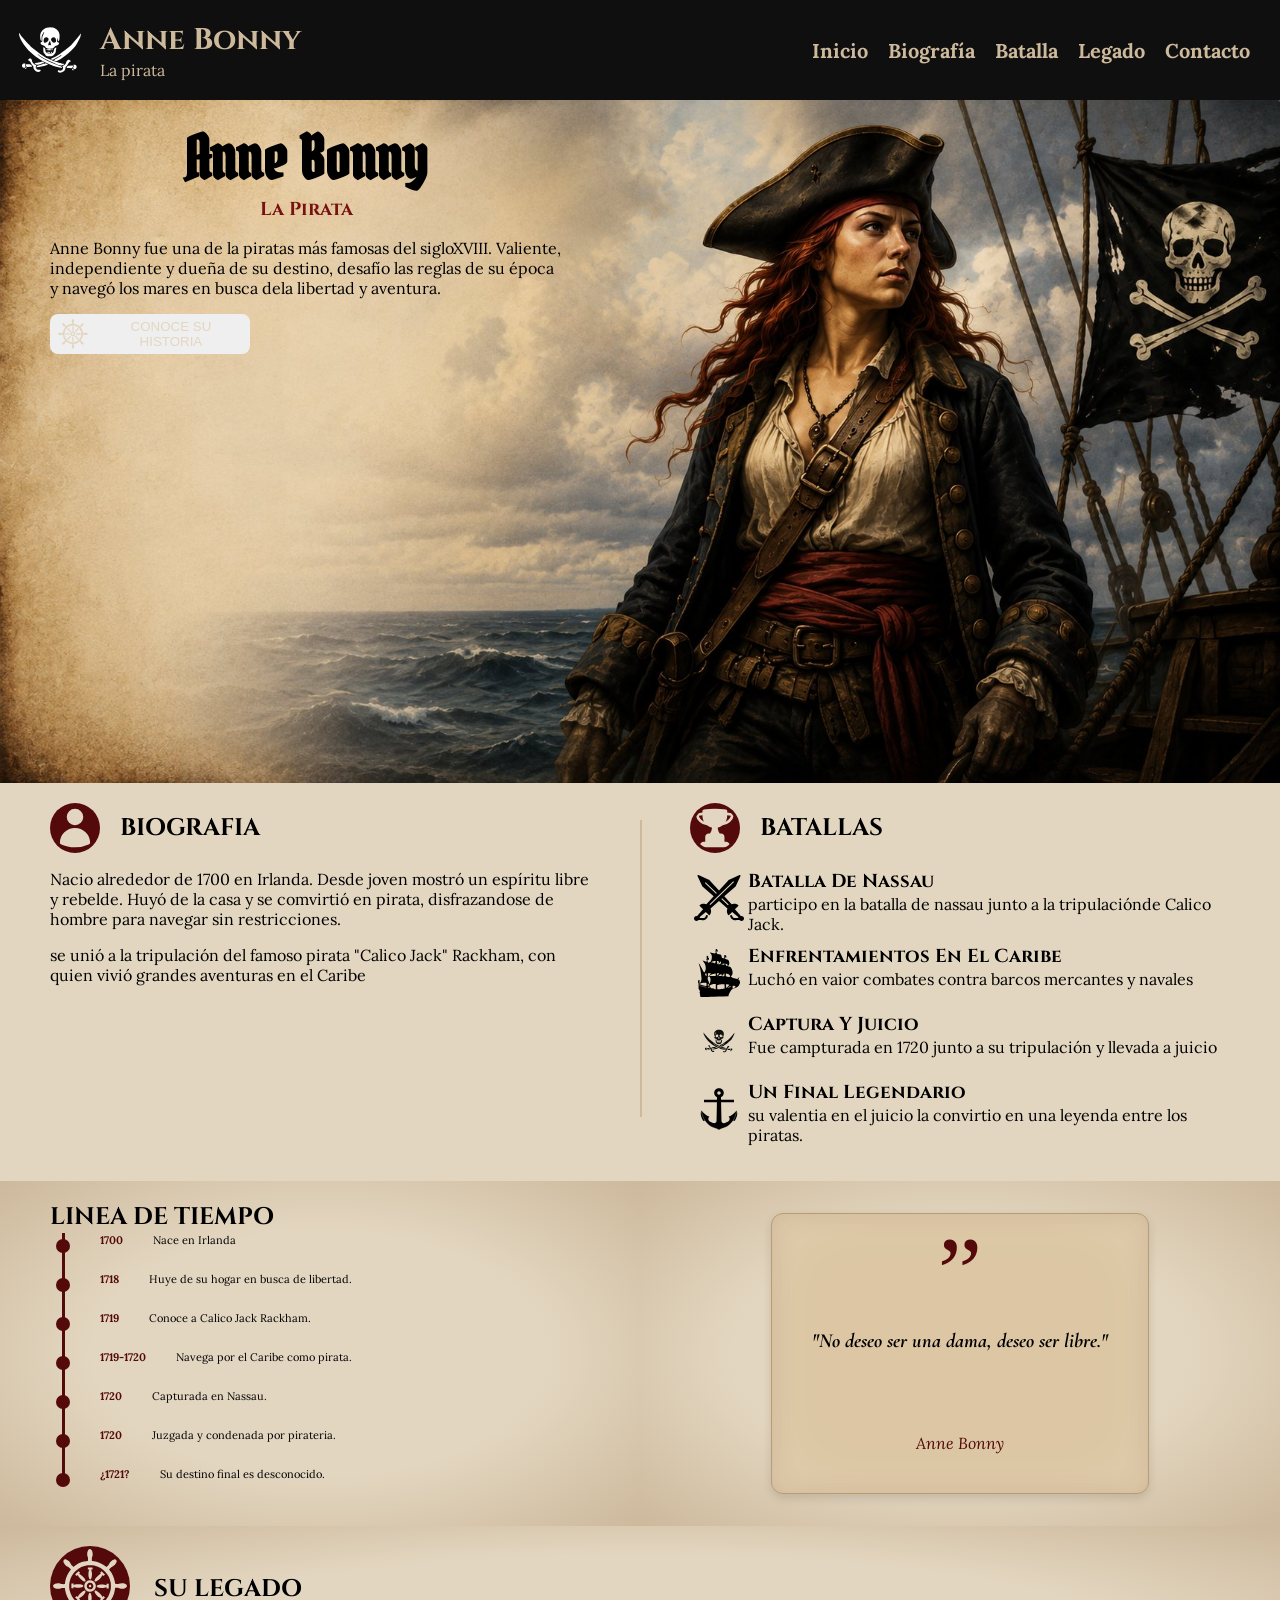
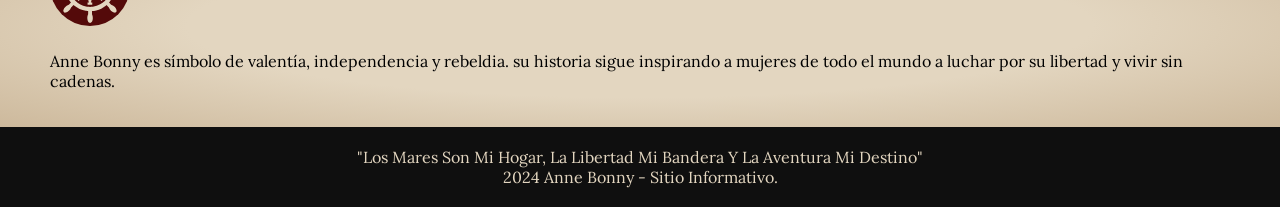
==== index.html @ c8e226cf "Publica sitio de Anne Bonny y documentación Lighthouse Co-authored-by: Copilot <223556219+Copilot@us" ====
<!DOCTYPE html>
<html lang="es">

<head>
    <meta charset="UTF-8">
    <meta name="viewport" content="width=device-width, initial-scale=1.0">
    <!-- Descripcion para buscadores y resultados de SEO. -->
    <meta name="description"
        content="Conoce la vida, las batallas y el legado de Anne Bonny, una de las piratas más famosas del siglo XVIII.">

    <!-- La imagen JPEG optimizada es el elemento principal y se solicita con prioridad alta. -->
    <link rel="preload" as="image" href="img/annebonny.jpg" fetchpriority="high">
    <link rel="preload" href="css/styles.css" as="style">
    <link rel="stylesheet" href="css/styles.css">

    <link rel="preconnect" href="https://fonts.googleapis.com">
    <link rel="preconnect" href="https://fonts.gstatic.com" crossorigin>

    <!-- Carga las fuentes despues del render inicial para no bloquear la pagina. -->
    <link
        href="https://fonts.googleapis.com/css2?family=Cinzel:wght@400;600;700&family=Cormorant+Garamond:ital,wght@0,400;1,400;1,600&family=Lora:wght@400;500;600&family=Pirata+One&display=swap"
        rel="stylesheet" media="print" onload="this.media='all'">
    <noscript>
        <link
            href="https://fonts.googleapis.com/css2?family=Cinzel:wght@400;600;700&family=Cormorant+Garamond:ital,wght@0,400;1,400;1,600&family=Lora:wght@400;500;600&family=Pirata+One&display=swap"
            rel="stylesheet">
    </noscript>

    <title>Anne Bonny: biografía y legado</title>
</head>

<body>
    <header>

        <svg xmlns="http://www.w3.org/2000/svg" xmlns:svg="http://www.w3.org/2000/svg" id="svg557"
            viewBox="0 0 744.09 496.06" fill="currentColor" version="1.0" y="0" x="0" class="jolly-roger">
            <g id="g790" transform="translate(11.735 27.521)">
                <path id="selection_to_path"
                    d="m297 155c3-9 0-25 1-35 1-6 5-12 8-18 2-6 5-14 12-16-2 6-3 6-5 11l-3 11c-2 5-5 7-6 12-2 7-1 24-1 32 0 2 0 5-2 7-3 4-12 1-11 11 0 1 0 3 1 4 4 9 20 12 28 16 8 5 6 10 14 15 8 6 29 6 39 5 3-1 8-1 11-3 8-3 9-11 17-16 6-3 19-5 25-14 1-1 2-3 2-4 3-11-10-7-13-14-2-5 1-21 2-26l3 3v9l1 10c11-2 10-15 11-24 2-24 2-39-15-58-10-10-23-18-37-20h-9l-7-1-8 1c-13 1-22 1-33 7-8 4-13 9-19 16-15 16-18 36-15 57 1 8 3 17 9 22zm33-30c14-1 24 9 19 23-4 9-13 16-23 18-9 1-13-5-13-13 0-13 2-24 17-28zm56 0c12 0 18 10 19 21 0 3 1 6 1 8-1 7-8 12-15 13-11 0-24-17-23-27 2-9 10-13 18-15zm-18 61l-11-2-9 3c-1-7 2-17 5-24 1-2 3-6 5-7 4-1 5 4 5 6 2 8 5 16 5 24z" />
                <path id="selection_to_path#1"
                    d="m407 202c-3 1-7 1-10 3-10 7-5 24-14 35-4 5-13 7-20 7-13 0-29-1-35-14-5-9 2-18-9-29-2-1-5-4-7-4-3 0-2 4-2 6l1 20c0 15 4 15 11 24 4 6 7 12 14 15 9 3 19 3 28 2 7 0 11 1 18-3s19-20 21-28l1-14c2-10 3-8 3-20z" />
                <path id="path719"
                    d="m590 98c-15 21-31.26 38.79-49 60l-24 27c-20 19-70 56-93 71-13 9-27 16-41 22l-18.26 8.84c3 3 8.58 4.64 13.63 7 3 0 13.63-5.84 16.63-7.84l32-18c6-4 12-9 19-10-3 7-10 11-17 15l-19 11s-19.95 11.37-22.68 13.26c5.47 2.16 13.68 4.64 18.89 6.74 5 0 11.79-5 15.79-7 11-6 25-15 36-23l18-12c14-11 28-23 41-36 10-9 20-18 28-29 11-13 18-28 26-43 9-14 12-23 17-38 1-5 4-13 2-18z" />
                <path id="path725"
                    d="m131 93c-3 11 1 24 5 34 9 24 24 45 39 65 9 13 24 29 35 40l12 10 26 23c21 16 60 40 84 51l32 14s13 5 13 5c15 6 30 10 46 13 9 2 19 5 28 5-3-11-9-10-18-13l-33-13c-46-19-97-38-133-74 7 0 12 6 17 10 7 5 16 11 24 16 22 13 72 36 97 45 10 4 27 11 37 11 8 1 19-4 25-8-4-4-8-3-14-4 0 0-31-9-31-9-27-7-53-17-78-30l-14-6-19-12-23-15-24-19-41-32s-38-39-38-39l-19-22-20-22-15-24z" />
                <path id="path731"
                    d="m452 340c2 4 6 10 6 15 0 11-13 21-23 20-4-1-13-6-16 0-1 2-1 4 0 5 0 4 5 6 9 8 11 3 23-1 32-7 7-4 12-11 14-19l2-13c1-4 5-5 10-12 6-8 12-22 20-28 3-2 6-3 10-4-2-3-4-5-6-8-2-1-4-3-6-3-3-1-7-1-10 1-14 7-11 20-19 30-6 8-13 12-23 15z" />
                <path id="path737"
                    d="m484 353c7 3 13 2 20 2l15 1c7 0 9-4 12-10 1-2 2-6 0-8s-6-2-9-2l-17 1c-3 0-8 0-11 1-5 3-9 10-10 15z" />
                <path id="path743" d="m538 367c-5-2-8-4-11-8-1 1-2 1-3 2-1 5 12 17 14 6z" />
                <path id="path744" d="m531 333l8 5c-2 4-7 12-6 17 1 10 15 10 21 4 7-8 7-20-3-26-6-3-13-2-20 0z" />
                <path id="selection_to_path#5" d="m172 361l1 1c8-2 13-5 14-13-6 1-12 7-15 12z" />
                <path id="selection_to_path#4"
                    d="m179 324c-3-2-6-3-10-3-3 0-6 0-9 1-10 4-11 20-3 27 4 4 14 6 18 1 4-4 3-9 1-14-1-3-3-7-1-9 1-2 3-2 4-3z" />
                <path id="selection_to_path#3"
                    d="m178 328c1 3 6 15 8 17 3 2 6 2 9 2l18-1h13c0-3 0-6-1-8-3-8-14-12-22-12 0 0-9 1-9 1-6 0-11-1-16 1z" />
                <path id="selection_to_path#2"
                    d="m197 296c19 5 19 21 27 32 3 4 11 10 12 14 1 3 0 4 1 11 2 9 8 18 16 23 9 6 17 10 28 7 6-2 12-6 9-13s-14 0-21-2c-7-3-15-13-15-21l4-14c-11-4-24-13-29-24-3-7-3-17-8-22-9-7-21-1-24 9z" />
                <path id="path758"
                    d="m245 319c3 4 5 5 9 7 14 8 23 2 37-1 0 0 29-9 29-9-3.84-2.58-12.42-7.95-16-10l-19 5-40 8z" />
                <path id="path759"
                    d="m259 348c26 0 50-8 75-14 0 0 11-5.21 14.68-5.21-3.47-2.53-17.63-7.63-19.84-9.63-3 0.89-14.84 4.84-18.84 5.84l-25 7-12 3c-7 3-12 4-14 13z" />
                <path id="selection_to_path#8"
                    d="m336 233c0 2.5 0.25 5.54 1.25 7.04s4.75 1.63 5.75 0.96c0.81-0.82-0.75-4.75-1.62-5.88-0.88-1.12-2.38-1.62-5.38-2.12z" />
                <path id="selection_to_path#7" d="m344 234l1 5c0 1 1 3 2 4 4 2 6-8 3-9-2-1-4 0-6 0z" />
                <path id="selection_to_path#6"
                    d="m356 235c-3 2-3.09 5.72-1.96 7.6 1.12 1.87 3.46 1.9 4.96 1.4 1-0.5 2.5-3 2.62-5.25 0.13-2.25-1.12-4.25-5.62-3.75z" />
                <path id="path784" d="m345 222c2.7 1.4 7.17-0.09 7.17-0.09l-0.17-5.91c-1-4-4-5-6-3-1 2-1 7-1 9z" />
                <path id="path785"
                    d="m360 212c-1 0-4.13-0.52-5.13 0.48-1.96 1.96-2.87 8.52 0.13 10.52 1.87 0.48 5 0.91 6-3.09v-2.91s-0.04-3.26-1-5z" />
                <path id="path786" d="m370 244c0.91 0.4 2-1 3-2 7-7-7.56-12.61-5-2 0 0 0.95 3.83 2 4z" />
                <path id="path787" d="m341.74 211c-1-0.35-2.74 0-3.74 0-7.78 3.52 2 17 5 8v-3s-0.56-4.65-1.26-5z" />
                <path id="path788"
                    d="m364 212s-1.7 10.13-1 11c1.31 0.7 5.34 0.52 6.83-0.52 0-3 0.18-6.51-0.42-8.34-0.61-1.83-1.91-1.64-5.41-2.14z" />
                <path id="path789"
                    d="m373.56 210.83l-0.56 5.17c0 3 0.65 8.83 4.65 5.83 0.5-0.5 1.85-6.45 1.3-9.17-1.03-1.45-2.91-1.6-5.39-1.83z" />
            </g>

        </svg>
        <div>
            <h1>Anne Bonny</h1>
            <p>La pirata</p>
        </div>
        <nav>
            <a href="#inicio">Inicio</a>
            <a href="#biografia">Biografía</a>
            <a href="#logros">Batalla</a>
            <a href="#legado">Legado</a>
            <a href="contacto.html" target="_blank">Contacto</a>
        </nav>

    </header>
    <main>
        <!-- Presentacion -->
        <section id="presentacion">
            <div class="principal-texto">
                <h2>Anne Bonny</h2>
                <h3> La Pirata </h3>
                <p>Anne Bonny fue una de la piratas más famosas del sigloXVIII. Valiente, independiente y dueña de su
                    destino, desafío las reglas de su época y navegó los mares en busca dela libertad y aventura.</p>

                <button id="historia">
                    <svg version="1.0" xmlns="http://www.w3.org/2000/svg" fill="currentColor"
                        viewBox="0 0 1280.000000 1280.000000" preserveAspectRatio="xMidYMid meet">
                        <metadata>
                            Created by potrace 1.15, written by Peter Selinger 2001-2017
                        </metadata>
                        <g transform="translate(0.000000,1280.000000) scale(0.100000,-0.100000)" stroke="none">
                            <path d="M6300 12784 c-106 -39 -196 -130 -265 -269 -160 -326 -166 -797 -14
-1134 l29 -64 0 -288 c0 -241 -2 -289 -14 -289 -113 0 -509 -65 -717 -119
-599 -153 -1161 -435 -1648 -825 l-129 -104 -203 204 c-198 199 -203 205 -230
278 -129 355 -485 699 -844 818 -99 32 -239 32 -310 0 -57 -27 -88 -53 -120
-102 -122 -193 17 -583 315 -880 145 -146 303 -250 485 -320 54 -20 82 -44
266 -228 l207 -205 -87 -107 c-471 -584 -785 -1279 -911 -2014 -26 -152 -50
-344 -50 -397 0 -18 -12 -19 -286 -19 -269 0 -289 1 -319 20 -49 30 -161 70
-257 91 -484 106 -1022 -39 -1166 -315 -22 -42 -26 -64 -26 -126 0 -98 26
-154 114 -241 257 -255 882 -316 1299 -128 l64 29 288 0 c269 0 289 -1 289
-17 1 -48 23 -225 46 -363 119 -721 429 -1413 892 -1991 l110 -137 -207 -204
c-195 -195 -209 -206 -271 -228 -349 -121 -703 -486 -822 -845 -32 -99 -32
-239 0 -310 64 -139 198 -191 390 -150 376 79 755 423 911 827 25 63 40 81
230 272 l203 204 108 -86 c584 -472 1279 -787 2014 -912 152 -26 344 -50 397
-50 18 0 19 -12 19 -286 0 -269 -1 -289 -20 -319 -30 -49 -70 -161 -91 -257
-106 -484 39 -1022 315 -1166 42 -22 64 -26 126 -26 98 0 154 26 241 114 255
257 316 882 128 1299 l-29 64 0 288 c0 241 2 289 14 289 113 0 509 65 717 119
599 153 1161 435 1648 825 l129 104 203 -204 c198 -199 203 -205 230 -278 129
-355 485 -699 844 -818 99 -32 239 -32 310 0 57 27 88 53 120 102 122 193 -17
583 -315 880 -145 146 -303 250 -485 320 -54 20 -82 44 -266 228 l-207 205 87
107 c471 584 785 1279 911 2014 26 152 50 344 50 397 0 18 12 19 286 19 269 0
289 -1 319 -20 49 -30 161 -70 257 -91 484 -106 1022 39 1166 315 22 42 26 64
26 126 0 98 -26 154 -114 241 -257 255 -882 316 -1299 128 l-64 -29 -288 0
c-269 0 -289 1 -289 18 -1 47 -23 224 -46 362 -119 721 -429 1413 -892 1991
l-110 137 207 204 c195 195 209 206 271 228 349 121 703 486 822 845 32 99 32
239 0 310 -64 139 -198 191 -390 150 -376 -79 -755 -423 -911 -827 -25 -63
-40 -81 -230 -272 l-203 -204 -108 86 c-584 472 -1279 787 -2014 912 -152 26
-344 50 -397 50 -18 0 -19 12 -19 286 0 269 1 289 20 319 30 49 70 161 91 257
106 484 -41 1026 -315 1165 -65 33 -153 40 -216 17z m565 -2813 c180 -25 269
-41 424 -80 1343 -337 2396 -1443 2665 -2801 53 -266 60 -352 60 -705 0 -292
-2 -347 -22 -480 -72 -471 -207 -877 -420 -1257 -340 -608 -812 -1080 -1420
-1420 -380 -213 -786 -348 -1257 -420 -133 -20 -188 -22 -480 -22 -353 0 -439
7 -705 60 -1366 271 -2468 1326 -2805 2684 -74 298 -100 525 -100 865 1 297
14 439 66 695 306 1529 1578 2705 3119 2884 201 23 215 24 480 20 174 -2 289
-9 395 -23z" />
                            <path d="M6030 9428 l0 -193 130 2 c71 1 130 1 130 0 0 -2 -16 -35 -35 -74
-43 -87 -90 -266 -110 -419 -19 -148 -19 -444 0 -601 29 -234 99 -450 175
-536 70 -80 137 -89 204 -27 148 137 246 587 217 1000 -20 291 -65 474 -159
652 -2 4 55 6 127 5 l131 -2 0 193 0 192 -405 0 -405 0 0 -192z" />
                            <path d="M4127 8672 l-297 -297 133 -133 133 -133 93 96 c52 52 95 94 96 93 1
-2 10 -25 19 -53 29 -79 118 -232 199 -340 239 -319 590 -612 848 -706 70 -26
95 -30 152 -27 57 3 71 8 94 31 23 23 28 37 31 94 6 111 -56 257 -191 448
-226 320 -624 658 -882 751 -27 9 -51 18 -53 19 -1 1 41 44 93 96 l95 94 -132
132 -133 133 -298 -298z" />
                            <path d="M8265 8840 l-130 -130 93 -93 c50 -51 92 -96 92 -100 0 -4 -6 -7 -13
-7 -26 0 -212 -97 -296 -154 -136 -93 -218 -162 -351 -295 -147 -147 -222
-237 -314 -377 -76 -118 -119 -204 -141 -289 -19 -76 -19 -118 1 -161 55 -115
259 -76 519 99 337 227 661 595 791 900 l29 67 95 -95 95 -95 130 130 130 130
-295 298 c-162 165 -297 300 -300 300 -3 1 -64 -56 -135 -128z" />
                            <path d="M6270 7383 c-402 -67 -724 -356 -830 -748 -33 -122 -38 -310 -11
-441 90 -436 446 -758 888 -803 378 -39 741 144 950 477 182 291 196 665 37
973 -177 343 -522 552 -901 548 -59 -1 -119 -4 -133 -6z m275 -438 c143 -38
285 -143 358 -266 134 -227 98 -505 -89 -693 -111 -110 -252 -169 -405 -169
-158 1 -280 53 -399 173 -146 146 -201 333 -155 529 47 199 224 377 421 425
79 19 197 19 269 1z" />
                            <path d="M6346 6593 c-47 -13 -97 -57 -122 -109 -107 -219 164 -417 336 -244
98 97 85 245 -28 324 -35 25 -54 31 -105 32 -34 2 -71 0 -81 -3z" />
                            <path d="M3180 6415 l0 -405 193 0 192 0 -2 125 c-1 69 2 125 7 125 4 0 34
-13 66 -29 115 -57 308 -102 519 -121 376 -34 818 37 1005 162 239 159 38 347
-454 425 -157 25 -547 25 -698 0 -147 -25 -275 -61 -365 -102 -42 -19 -78 -35
-80 -35 -2 0 -3 57 -2 128 l1 127 -191 3 -191 2 0 -405z" />
                            <path d="M9260 6640 l0 -130 -42 21 c-172 88 -381 129 -689 136 -227 6 -346
-3 -519 -38 -318 -63 -496 -191 -437 -314 61 -127 339 -224 733 -255 315 -25
700 31 893 129 l61 31 0 -130 0 -130 190 0 190 0 0 405 0 405 -190 0 -190 0 0
-130z" />
                            <path d="M5400 5594 c-274 -73 -704 -435 -956 -805 -57 -84 -154 -270 -154
-296 0 -7 -3 -13 -7 -13 -4 0 -49 42 -100 92 l-93 93 -132 -132 c-73 -73 -130
-134 -127 -135 3 -2 138 -136 302 -298 l297 -295 130 130 130 130 -97 97 c-82
83 -94 98 -77 104 392 128 962 692 1093 1082 24 72 27 161 6 201 -29 57 -108
74 -215 45z" />
                            <path d="M7253 5590 c-84 -51 -84 -153 2 -336 77 -166 201 -333 388 -522 124
-126 205 -196 335 -289 85 -61 272 -163 322 -176 24 -6 20 -11 -70 -102 l-95
-95 133 -133 132 -132 297 298 298 297 -132 132 -133 133 -95 -95 c-91 -90
-96 -94 -102 -70 -13 50 -115 237 -176 322 -93 130 -163 211 -289 335 -189
187 -356 311 -522 388 -145 68 -234 81 -293 45z" />
                            <path d="M6345 5231 c-116 -48 -218 -311 -256 -660 -17 -160 -7 -471 21 -626
22 -127 78 -308 110 -361 11 -17 20 -34 20 -38 0 -3 -58 -6 -130 -6 l-130 0 0
-190 0 -190 405 0 405 0 0 190 0 190 -128 0 -128 0 32 68 c177 366 173 1117
-6 1472 -64 127 -141 181 -215 151z" />
                        </g>
                    </svg>
                    Conoce su historia
                </button>
            </div>

        </section>
        <div id="inicio">
            <!-- Biografia -->
            <section id="biografia">
                <div id="biografia2" class="principal-texto mi-seccion">
                    <h2 class="titulo-seccion">
                        <svg class="icono-principal" xmlns="http://www.w3.org/2000/svg" viewBox="0 0 24 24"
                            fill="currentColor" class="size-6">
                            <path fill-rule="evenodd"
                                d="M7.5 6a4.5 4.5 0 1 1 9 0 4.5 4.5 0 0 1-9 0ZM3.751 20.105a8.25 8.25 0 0 1 16.498 0 .75.75 0 0 1-.437.695A18.683 18.683 0 0 1 12 22.5c-2.786 0-5.433-.608-7.812-1.7a.75.75 0 0 1-.437-.695Z"
                                clip-rule="evenodd" />
                        </svg>

                        Biografia
                    </h2>
                    <p>Nacio alrededor de 1700 en Irlanda. Desde joven mostró un espíritu libre y rebelde. Huyó de la
                        casa y
                        se
                        comvirtió en pirata, disfrazandose de hombre para navegar sin restricciones.</p>

                    <p>se unió a la tripulación del famoso pirata "Calico Jack" Rackham, con quien vivió grandes
                        aventuras
                        en el
                        Caribe</p>
                </div>
            </section>
            <!-- Logros -->
            <section id="logros">
                <div class="principal-texto">
                    <h2 class="titulo-seccion">
                        <svg xmlns="http://www.w3.org/2000/svg" viewBox="0 0 24 24" fill="currentColor"
                            class="size-6 icono-principal">
                            <path fill-rule="evenodd"
                                d="M5.166 2.621v.858c-1.035.148-2.059.33-3.071.543a.75.75 0 0 0-.584.859 6.753 6.753 0 0 0 6.138 5.6 6.73 6.73 0 0 0 2.743 1.346A6.707 6.707 0 0 1 9.279 15H8.54c-1.036 0-1.875.84-1.875 1.875V19.5h-.75a2.25 2.25 0 0 0-2.25 2.25c0 .414.336.75.75.75h15a.75.75 0 0 0 .75-.75 2.25 2.25 0 0 0-2.25-2.25h-.75v-2.625c0-1.036-.84-1.875-1.875-1.875h-.739a6.706 6.706 0 0 1-1.112-3.173 6.73 6.73 0 0 0 2.743-1.347 6.753 6.753 0 0 0 6.139-5.6.75.75 0 0 0-.585-.858 47.077 47.077 0 0 0-3.07-.543V2.62a.75.75 0 0 0-.658-.744 49.22 49.22 0 0 0-6.093-.377c-2.063 0-4.096.128-6.093.377a.75.75 0 0 0-.657.744Zm0 2.629c0 1.196.312 2.32.857 3.294A5.266 5.266 0 0 1 3.16 5.337a45.6 45.6 0 0 1 2.006-.343v.256Zm13.5 0v-.256c.674.1 1.343.214 2.006.343a5.265 5.265 0 0 1-2.863 3.207 6.72 6.72 0 0 0 .857-3.294Z"
                                clip-rule="evenodd" />
                        </svg>

                        Batallas
                    </h2>
                    <ul>
                        <li>
                            <svg class="icono-secundario" xmlns="http://www.w3.org/2000/svg"
                                shape-rendering="geometricPrecision" text-rendering="geometricPrecision"
                                image-rendering="optimizeQuality" fill-rule="evenodd" clip-rule="evenodd"
                                viewBox="0 0 512 472.178">
                                <path
                                    d="M476.079 10.208l-48.678 105.717a7.269 7.269 0 01-1.801 2.393L310.365 219.249l74.965 81.314c6.784-2.789 13.816-4.524 20.824-5.189 16.697-1.586 33.257 2.898 46.096 13.656a5.408 5.408 0 01.633 8.188l-33.872 33.873 62.95 70.999c7.948-1.519 16.485.797 22.638 6.949 9.868 9.869 9.868 25.87 0 35.738-9.869 9.868-25.871 9.868-35.739 0a25.383 25.383 0 01-3.383-4.188l-.275.02c-3.468.225-6.874.522-10.533.841-16.808 1.474-38.32 3.354-51.495-1.179-8.702-2.991-15.775-7.738-21.3-14.132-5.425-6.283-9.216-14.003-11.459-23.058-1.38-5.576 2.022-11.221 7.598-12.602 5.576-1.38 11.221 2.024 12.601 7.598 1.455 5.876 3.762 10.71 6.97 14.424 3.11 3.598 7.22 6.317 12.38 8.089l42.865.143.329-9.611-62.131-52.047-31.748 31.748-.338.295a5.396 5.396 0 01-7.603-.633c-10.937-12.878-15.502-29.565-13.905-46.39.677-7.143 2.468-14.311 5.351-21.217l-86.785-76.011-86.783 76.011c2.882 6.906 4.674 14.074 5.351 21.217 1.597 16.825-2.969 33.512-13.905 46.39a5.396 5.396 0 01-7.603.633l-.33-.303-31.749-31.745-62.138 52.052.329 9.611 42.865-.143c5.16-1.772 9.27-4.491 12.38-8.089 3.208-3.714 5.515-8.548 6.97-14.424 1.38-5.574 7.025-8.978 12.601-7.598 5.576 1.381 8.977 7.026 7.597 12.602-2.242 9.055-6.033 16.775-11.458 23.058-5.525 6.394-12.598 11.141-21.301 14.132-13.174 4.533-34.686 2.653-51.494 1.179-3.659-.319-7.065-.616-10.533-.841l-.275-.02a25.434 25.434 0 01-3.383 4.188c-9.868 9.868-25.87 9.868-35.739 0-9.868-9.868-9.868-25.869 0-35.738 6.152-6.152 14.69-8.468 22.638-6.949l62.952-71.002-33.874-33.87a5.408 5.408 0 01.633-8.188c12.838-10.758 29.398-15.242 46.096-13.656 7.008.665 14.039 2.399 20.824 5.188l74.962-81.314L86.4 118.318a7.229 7.229 0 01-1.799-2.394L35.921 10.208A7.195 7.195 0 0145.712.781l106.324 47.593a7.173 7.173 0 012.359 1.695l101.602 110.207L357.599 50.064a7.323 7.323 0 012.365-1.69L466.288.781a7.195 7.195 0 019.791 9.427zM288.195 238.667l-1.66 1.454-6.476 5.674 67.424 65.473 7.517-7.73-66.805-64.871zm-62.43-45.597l5.318-5.769 1.992-2.161L118.827 74.198l-7.517 7.73L225.765 193.07zM409.874 72.999L166.923 308.93l-7.517-7.73L402.357 65.269l7.517 7.73z" />
                            </svg>
                            <div>
                                <h3>batalla de nassau</h3>
                                <p>participo en la batalla de nassau junto a la tripulaciónde Calico Jack.</p>
                            </div>
                        </li>
                        <li>
                            <svg class="icono-secundario" version="1.1" id="Layer_1" xmlns="http://www.w3.org/2000/svg"
                                xmlns:xlink="http://www.w3.org/1999/xlink" x="0px" y="0px"
                                viewBox="0 0 1446.024 1658.628" enable-background="new 0 0 1446.024 1658.628"
                                xml:space="preserve">
                                <path d="M1384.601,1049.451c-8.191-1.121-16.431-2.779-23.696-6.875c7.606-20.673,21.453-38.42,34.861-55.631
	c-0.195-3.413-0.585-10.288-0.78-13.749c-26.426,11.507-42.175,36.714-63.238,54.949c-20.562,8.535-94.522-26.023-145.441-29.156
	c-15.261-1.365-22.574-16.333-30.961-27.011c-14.53-4.291-29.547-6.533-44.612-7.46c23.257-31.009,47.294-62.214,60.263-99.22
	c1.03-59.889,9.904-55.48-7.509-121.648c-7.897-34.692-40.995-101.596-66.407-113.749c-30.59-2.895-48.618-16.23-79.083-21.307
	c10.288-18.771,27.889-32.716,35.885-52.852c24.128-53.35,6.922-134.7-29.888-168.893c-27.158-6.338-54.266-13.798-79.864-25.012
	c-3.218-0.049-9.654-0.195-12.872-0.244c-3.803-10.483-5.509-21.502-6.68-32.569c2.877-5.168,5.753-10.434,8.581-15.651
	c-2.877-5.851-5.802-11.702-8.63-17.601c14.042,3.51,21.55,14.188,24.72,27.694c5.9,1.511,11.799,2.925,17.796,4.291
	c-1.316-6.533-2.584-13.018-3.901-19.551c5.168-21.794,1.268-43.784-7.46-64.018c-18.723-5.607-37.543-10.775-56.509-15.358
	c-3.023,25.695,4.291,52.657-4.339,77.474c-0.146,1.999-0.439,5.997-0.585,7.996c3.218,8.727,6.29,17.504,9.264,26.329
	c-3.413,1.95-6.826,3.901-10.239,5.851c-41.527-14.151-56.538-14.987-75.28-22.087c-5.934-24.138-8.181-71.955-32.277-99.025
	c-18.521-3.478-124.357-29.94-130.522-31.009c0.098-8.825,0.683-17.699-0.926-26.377c-4.583-3.315-9.264-6.485-14.042-9.459
	c-3.413-21.404,2.877-42.223,2.877-63.432c7.118,5.51,12.726,12.287,14.091,21.453c2.438,0.39,7.362,1.121,9.8,1.463
	c5.948,3.413,11.945,6.728,17.894,10.141c-6.972-16.529-6.046-34.52-5.851-52.072c-14.578-11.458-20.185-30.57-35.787-40.858
	c-9.264-1.463-18.381-3.657-27.45-5.9c0.049,18.576,0.146,37.201-0.293,55.778c-14.862,25.563-13.208-7.409,0.878,69.381
	c-10.531,6.29-19.454,14.676-22.477,27.011c-56.363-7.85-111.702-21.843-167.869-30.766c-0.098,3.267-0.293,9.751-0.341,13.018
	c28.331,25.214,64.122,56.81,58.703,124.427c3.791,80.672-14.161,129.112-49.439,178.84c-15.261-3.023-30.717-4.681-46.075-6.68
	c8.24,11.263,16.919,22.233,24.768,33.74c-18.332-5.168-36.714-10.483-54.607-17.114c-21.94-22.379-17.016-55.388-16.138-83.91
	c4.827-2.877,9.556-5.948,14.188-9.166c-1.365-7.07-3.608-13.993-5.071-21.014c12.384,9.751,13.506,27.743,26.329,37.64
	c3.462-0.097,10.385-0.244,13.798-0.341c-1.268-3.754-2.584-7.46-3.852-11.165c3.998-14.773,3.51-30.132,3.364-45.246
	c-8.971-8.971-18.333-17.65-29.205-24.232c-0.098-2.925-0.244-8.727-0.341-11.653c2.438-0.195,7.362-0.536,9.849-0.731
	c0.098-5.705,0.195-11.458,0.293-17.162c-8.922-17.162-25.256-27.596-42.126-35.739c-5.607-0.098-11.214-0.244-16.821-0.341
	c3.023,33.35,0.829,66.943,4.486,100.293c-5.461,5.656-10.922,11.312-16.382,17.016c0.878,2.925,2.535,8.776,3.364,11.75
	c21.258,12.969,11.165,40.029,13.847,60.41c-7.655,4.096-14.92,12.579-24.476,9.898c-41.102-7.362-79.083-25.744-119.795-34.91
	c12.849,27.747,38.753,33.354,77.279,106.387c53.54,115.23,33.998,226.662-18.771,291.955
	C189.2,759.64,81.681,514.154,49.399,505.131c20.458,87.001,64.537,146.39,90.492,469.624
	c18.125,114.828-35.615,184.041-76.987,203.169c2.633-14.334,12.921-24.915,22.331-35.251c-3.657-10.775-7.411-21.502-11.214-32.179
	c5.217-7.021,10.288-14.091,15.456-21.16c-15.651-7.265-24.573-22.233-37.055-33.301c-0.585,3.998-1.804,11.994-2.389,15.992
	c-7.947,6.192-16.09,12.141-24.476,17.747c0.39,2.292,1.17,6.875,1.511,9.118c7.411,16.187-0.829,34.276,3.998,51.146
	c20.269,22.112,13.314-3.294,14.334,198.586c14.92,29.254,36.226,55.046,48.659,85.568c-22.101,46.704-19.086-4.016,0,102.194
	c33.952,126.378-195.808,89.393,945.051,63.237c-0.937-80.898,114.213-250.357,151.975-254.218
	c51.826-8.781,137.985-37.468,177.377-84.593c12.384-21.599,28.961-40.615,38.81-63.628c4.291-11.458,8.045-23.111,12.628-34.471
	C1423.052,1130.824,1407.491,1061.003,1384.601,1049.451z M308.345,846.769c1.609,23.306,2.438,46.66,2.584,70.063
	c-5.363,6.338-10.678,13.067-18.284,16.919c-0.131-0.236-37.164-67.733-37.299-67.967c-0.097-2.682-0.341-8.045-0.488-10.727
	C295.552,847.023,257.625,852.566,308.345,846.769z M84.211,1262.42c0.049-7.314,0.097-14.627,0.146-21.892
	c2.438-2.048,7.265-6.192,9.703-8.24c0.146,12.482,0.244,25.012,0.585,37.494C92.012,1267.929,86.844,1264.273,84.211,1262.42z
	 M123.363,1279.29c-2.438-1.706-7.411-5.022-9.849-6.728c0.049-9.605,0.098-19.259,0.146-28.864h9.703V1279.29z M137.551,1282.703
	c-0.146-13.164-0.439-27.157,9.459-37.25c0.731,12.384,0.829,24.817,0.829,37.25H137.551z M181.871,1287.481
	c-2.438,0.097-7.314,0.341-9.751,0.439v-29.595c2.438,0,7.313-0.049,9.751-0.049V1287.481z M201.178,1298.987
	c0.049-11.945,0.146-23.891,0.244-35.787h9.654c0.049,9.313,0.098,18.674,0.195,28.035
	C208.736,1293.185,203.714,1297.037,201.178,1298.987z M228.336,1305.618c-4.729-12.969-3.364-27.011-3.559-40.517
	C242.036,1272.561,228.238,1292.357,228.336,1305.618z M259.833,1310.396c-12.823-8.581-9.508-24.232-9.995-37.445
	c2.438,0,7.411,0,9.849-0.049C260.174,1285.384,261.295,1297.964,259.833,1310.396z M279.189,1314.005
	c-2.925-13.311-7.07-28.328,2.877-39.834c6.485,9.313,6.485,20.575,7.167,31.399
	C286.698,1307.666,281.724,1311.908,279.189,1314.005z M76.361,1203.912c-1.901-1.804-5.656-5.461-7.509-7.265
	c67.865-53.992,218.879-55.377,239.2-35.056c1.219,33.74,1.219,67.674-0.683,101.414
	C265.331,1267.226,104.908,1211.057,76.361,1203.912z M304.884,1320.294c-1.073-11.506-1.268-22.964-1.316-34.471
	c2.438,2.145,7.411,6.387,9.849,8.532C311.807,1303.327,310.881,1312.883,304.884,1320.294z M329.603,1043.795
	c-2.243-19.503-0.195-39.103-1.073-58.654l3.949,0.439C331.212,1004.936,336.039,1024.975,329.603,1043.795z M464.513,470.465
	c48.275-25.994,108.158-37.69,146.416-36.324c-0.049,12.823,0.975,25.744-0.975,38.469c-4.047,6.143-8.971,11.75-13.554,17.552
	c-0.146,6.241-0.244,12.531-0.244,18.82c-9.472-4.06-108.31-27.173-109.312-27.401C480.067,477.437,463.782,481.289,464.513,470.465
	z M357.395,839.797c9.361-0.78,19.064-0.731,27.791-4.778c23.793-1.609,47.879-2.194,71.331,2.73
	c-13.311,41.199-47.294,69.43-77.426,98.391c-9.508,1.365-14.822-10.678-20.185-16.87
	C355.006,893.088,358.321,866.223,357.395,839.797z M354.226,943.161c4.388-6.875,18.138-0.975,12.433,6.826
	C362.27,956.667,348.472,950.816,354.226,943.161z M354.811,1187.969c14.871,3.803,24.232,16.09,32.082,28.376
	c-0.195,4.924-0.341,9.849-0.536,14.822c-10.19,14.334-20.478,28.864-34.715,39.59c1.219-8.142,2.584-16.187,4.047-24.281
	C350.228,1227.364,352.763,1207.374,354.811,1187.969z M366.366,1329.85c-7.606-8.63-9.654-19.698-9.898-30.766
	c2.73-1.999,8.191-6.046,10.922-8.045C367.439,1303.961,367.292,1316.93,366.366,1329.85z M391.524,1326.633
	c-2.438,0-7.313-0.049-9.751-0.049v-29.254h9.751V1326.633z M365.44,1277.096c44.261-42.928,34.766-4.892,36.47,0.878
	C389.72,1277.876,377.58,1277.681,365.44,1277.096z M398.838,1188.797c-0.843-3.371-7.834-66.568-45.978-133.203
	c-0.683-27.645-0.244-55.339-0.341-83.033c13.213-10.044,25.207-21.599,38.518-31.448c76.732,48.535,49.376,174.527,33.301,212.287
	c-3.657,8.142-6.923,16.431-9.459,25.012C410.93,1184.555,407.76,1193.722,398.838,1188.797z M415.464,1332.825
	c-2.535-2.048-7.557-6.143-10.093-8.191c0.488-10.044,1.511-20.137,6.192-29.157c1.853,1.95,5.607,5.9,7.46,7.85
	C417.658,1313.127,416.585,1322.976,415.464,1332.825z M615.903,1365.589c-12.433,0-24.866,0-37.299,0.049
	c-7.46-8.094-14.871-16.187-22.233-24.378c-18.482,0.866-92.536-2.949-105.851-15.651c-13.213-10.239-8.776-28.669-14.578-42.662
	c-7.508-0.78-15.7,0.878-22.721-2.34c-2.145-10.531-3.169-21.258-6.241-31.546c40.212-39.995,137.699-58.571,208.874-53.389
	C616.098,1252.327,615.708,1308.934,615.903,1365.589z M599.716,931.849c-65.432-0.78-130.912,0.585-196.343-0.731
	c21.16-26.914,57.094-35.739,83.423-56.753c19.55-4.116,18.254-3.466,33.886-9.751c42.67-12.267,68.641-14.974,90.297-20.722
	C624.51,916.487,610.456,918.547,599.716,931.849z M796.205,532.24c2.877-0.293,8.581-0.975,11.458-1.316
	c23.824-11.848,66.539-18.82,95.807-18.82v36.909c-4.096,4.193-8.094,8.435-12.14,12.677c-30.898-1.683-68.453-13.232-78.742-19.405
	c-5.461-0.39-10.922-0.829-16.382-1.17V532.24z M903.324,919.173c-3.901,5.899-7.655,11.848-11.36,17.845
	c-24.037-2.925-51.195,6.095-72.794-7.07c46.722-29.03,55.265-56.137,66.358-81.18h17.942
	C903.47,872.269,903.567,895.721,903.324,919.173z M784.162,868.563c4.876-0.098,9.751-0.244,14.627-0.341
	c5.656,5.705,11.36,11.36,17.211,16.967c0.293,14.091,0.195,28.474-4.924,41.833c-36.129,1.609-72.599,0.341-107.509-10.044
	c7.996-10.336,18.966-17.455,31.448-21.258C755.995,882.243,749.947,887.382,784.162,868.563z M775.483,455.838
	c-0.926-1.463-2.828-4.437-3.754-5.948c4.388-2.535,8.825-5.022,13.262-7.509c5.168,20.868,7.557,42.418,1.17,63.286
	c-19.431,30.492-41.056,46.404-76.012,32.131c-5.51-0.536-11.019-1.073-16.48-1.511c0.146-3.364,0.39-10.044,0.536-13.359
	c3.072-0.244,9.166-0.78,12.189-1.024C729.847,500.304,749.204,474.122,775.483,455.838z M654.762,476.364
	c0.049-13.749,0-27.45,0-41.199c4.291-0.975,8.581-1.95,12.872-2.925c9.898,1.073,19.795,1.804,29.742,2.34
	c16.919,14.529,26.865,38.371,18.674,60.117c-7.996,15.748-25.744,22.477-39.493,32.179c-6.095-0.049-12.189-0.146-18.284-0.146
	c5.461-11.604,10.873-23.354,12.335-36.226C665.293,485.823,660.028,481.045,654.762,476.364z M659.686,837.895
	c23.501-0.683,46.953,0.634,70.453,1.755c-14.237,30.375-38.177,57.533-70.161,69.576
	C659.443,885.433,659.735,861.688,659.686,837.895z M691.086,942.82c-8.142-1.999-16.187-4.291-24.135-6.826
	c1.853-5.071,4.096-9.946,6.68-14.627C684.211,922.732,688.209,934.092,691.086,942.82z M908.638,1341.454
	c-26.478,19.151-225.812,25.149-239.493,24.476c-7.688-18.252-4.131-133.336-3.998-135.397
	c9.579-11.824,83.286-21.292,98.489-22.233c24.52-9.404,138.834-8.542,139.834-8.581
	C913.66,1246.184,905.761,1294.307,908.638,1341.454z M942.231,519.416c12.384,2.584,24.768,5.412,37.104,8.191
	c14.871,7.996,24.037,21.941,31.887,36.372c0.049,12.482-4.096,24.232-9.898,35.105c-21.468-5.619-26.319-6.545-39.395-10.141
	c0.049-5.51,0.146-11.019,0.244-16.529c-6.143-5.022-12.287-9.995-18.528-14.773C943.06,544.867,942.573,532.142,942.231,519.416z
	 M952.763,847.89c21.843,5.656,45.393,3.852,65.87,14.432c2.243,0.39,6.777,1.073,9.069,1.463
	c26.231,13.262,47.684,34.13,60.8,60.556c0.146,5.022,0.292,10.044,0.439,15.115c-4.827,6.582-9.751,13.164-14.822,19.6
	c-18.918-3.51-38.957,0-57.143-7.021c-12.628-0.975-25.353-0.146-37.884-1.755c-8.289-11.702-19.356-20.868-28.913-31.253
	C943.304,895.867,952.812,871.489,952.763,847.89z M958.029,1211.03c1.365-1.463,4.096-4.339,5.461-5.753
	c37.989-3.993,66.058,3.299,101.219,13.847c-0.146,3.072-0.488,9.117-0.634,12.141c-28.181,34.958-57.582,70.356-97.611,92.345
	C960.252,1304.009,955.288,1237.422,958.029,1211.03z M1017.804,1320.294c-8.679,1.999-17.309,4.047-26.036,5.851
	c18.453-18.077,46.93-30.105,80.059-47.489c29.032-6.177,19.95-8.045,48.464-11.214
	C1107.526,1288.42,1110.661,1294.92,1017.804,1320.294z M1263.782,1301.767c-7.752,7.509-15.992,14.53-25.744,19.356
	c-20.478,4.193-40.419,11.214-61.433,12.287c-0.049-14.188-0.146-28.328-0.39-42.467c-3.998-5.705-7.899-11.458-11.653-17.26
	c10.922-6.582,20.722-14.627,29.254-24.086c19.698,2.73,39.688,4.193,59.044,9.166c3.413,3.706,6.875,7.362,10.385,11.068
	c1.511,5.315,3.12,10.58,4.778,15.846C1266.61,1291.04,1265.147,1296.403,1263.782,1301.767z" />
                            </svg>
                            <div>
                                <h3>Enfrentamientos en el Caribe</h3>
                                <p>Luchó en vaior combates contra barcos mercantes y navales</p>
                            </div>
                        </li>
                        <li>
                            <svg xmlns="http://www.w3.org/2000/svg" xmlns:svg="http://www.w3.org/2000/svg" id="svg557"
                                viewBox="0 0 744.09 496.06" fill="currentColor" version="1.0" y="0" x="0"
                                class="icono-secundario">
                                <g id="g790" transform="translate(11.735 27.521)">
                                    <path id="selection_to_path"
                                        d="m297 155c3-9 0-25 1-35 1-6 5-12 8-18 2-6 5-14 12-16-2 6-3 6-5 11l-3 11c-2 5-5 7-6 12-2 7-1 24-1 32 0 2 0 5-2 7-3 4-12 1-11 11 0 1 0 3 1 4 4 9 20 12 28 16 8 5 6 10 14 15 8 6 29 6 39 5 3-1 8-1 11-3 8-3 9-11 17-16 6-3 19-5 25-14 1-1 2-3 2-4 3-11-10-7-13-14-2-5 1-21 2-26l3 3v9l1 10c11-2 10-15 11-24 2-24 2-39-15-58-10-10-23-18-37-20h-9l-7-1-8 1c-13 1-22 1-33 7-8 4-13 9-19 16-15 16-18 36-15 57 1 8 3 17 9 22zm33-30c14-1 24 9 19 23-4 9-13 16-23 18-9 1-13-5-13-13 0-13 2-24 17-28zm56 0c12 0 18 10 19 21 0 3 1 6 1 8-1 7-8 12-15 13-11 0-24-17-23-27 2-9 10-13 18-15zm-18 61l-11-2-9 3c-1-7 2-17 5-24 1-2 3-6 5-7 4-1 5 4 5 6 2 8 5 16 5 24z" />
                                    <path id="selection_to_path#1"
                                        d="m407 202c-3 1-7 1-10 3-10 7-5 24-14 35-4 5-13 7-20 7-13 0-29-1-35-14-5-9 2-18-9-29-2-1-5-4-7-4-3 0-2 4-2 6l1 20c0 15 4 15 11 24 4 6 7 12 14 15 9 3 19 3 28 2 7 0 11 1 18-3s19-20 21-28l1-14c2-10 3-8 3-20z" />
                                    <path id="path719"
                                        d="m590 98c-15 21-31.26 38.79-49 60l-24 27c-20 19-70 56-93 71-13 9-27 16-41 22l-18.26 8.84c3 3 8.58 4.64 13.63 7 3 0 13.63-5.84 16.63-7.84l32-18c6-4 12-9 19-10-3 7-10 11-17 15l-19 11s-19.95 11.37-22.68 13.26c5.47 2.16 13.68 4.64 18.89 6.74 5 0 11.79-5 15.79-7 11-6 25-15 36-23l18-12c14-11 28-23 41-36 10-9 20-18 28-29 11-13 18-28 26-43 9-14 12-23 17-38 1-5 4-13 2-18z" />
                                    <path id="path725"
                                        d="m131 93c-3 11 1 24 5 34 9 24 24 45 39 65 9 13 24 29 35 40l12 10 26 23c21 16 60 40 84 51l32 14s13 5 13 5c15 6 30 10 46 13 9 2 19 5 28 5-3-11-9-10-18-13l-33-13c-46-19-97-38-133-74 7 0 12 6 17 10 7 5 16 11 24 16 22 13 72 36 97 45 10 4 27 11 37 11 8 1 19-4 25-8-4-4-8-3-14-4 0 0-31-9-31-9-27-7-53-17-78-30l-14-6-19-12-23-15-24-19-41-32s-38-39-38-39l-19-22-20-22-15-24z" />
                                    <path id="path731"
                                        d="m452 340c2 4 6 10 6 15 0 11-13 21-23 20-4-1-13-6-16 0-1 2-1 4 0 5 0 4 5 6 9 8 11 3 23-1 32-7 7-4 12-11 14-19l2-13c1-4 5-5 10-12 6-8 12-22 20-28 3-2 6-3 10-4-2-3-4-5-6-8-2-1-4-3-6-3-3-1-7-1-10 1-14 7-11 20-19 30-6 8-13 12-23 15z" />
                                    <path id="path737"
                                        d="m484 353c7 3 13 2 20 2l15 1c7 0 9-4 12-10 1-2 2-6 0-8s-6-2-9-2l-17 1c-3 0-8 0-11 1-5 3-9 10-10 15z" />
                                    <path id="path743" d="m538 367c-5-2-8-4-11-8-1 1-2 1-3 2-1 5 12 17 14 6z" />
                                    <path id="path744"
                                        d="m531 333l8 5c-2 4-7 12-6 17 1 10 15 10 21 4 7-8 7-20-3-26-6-3-13-2-20 0z" />
                                    <path id="selection_to_path#5" d="m172 361l1 1c8-2 13-5 14-13-6 1-12 7-15 12z" />
                                    <path id="selection_to_path#4"
                                        d="m179 324c-3-2-6-3-10-3-3 0-6 0-9 1-10 4-11 20-3 27 4 4 14 6 18 1 4-4 3-9 1-14-1-3-3-7-1-9 1-2 3-2 4-3z" />
                                    <path id="selection_to_path#3"
                                        d="m178 328c1 3 6 15 8 17 3 2 6 2 9 2l18-1h13c0-3 0-6-1-8-3-8-14-12-22-12 0 0-9 1-9 1-6 0-11-1-16 1z" />
                                    <path id="selection_to_path#2"
                                        d="m197 296c19 5 19 21 27 32 3 4 11 10 12 14 1 3 0 4 1 11 2 9 8 18 16 23 9 6 17 10 28 7 6-2 12-6 9-13s-14 0-21-2c-7-3-15-13-15-21l4-14c-11-4-24-13-29-24-3-7-3-17-8-22-9-7-21-1-24 9z" />
                                    <path id="path758"
                                        d="m245 319c3 4 5 5 9 7 14 8 23 2 37-1 0 0 29-9 29-9-3.84-2.58-12.42-7.95-16-10l-19 5-40 8z" />
                                    <path id="path759"
                                        d="m259 348c26 0 50-8 75-14 0 0 11-5.21 14.68-5.21-3.47-2.53-17.63-7.63-19.84-9.63-3 0.89-14.84 4.84-18.84 5.84l-25 7-12 3c-7 3-12 4-14 13z" />
                                    <path id="selection_to_path#8"
                                        d="m336 233c0 2.5 0.25 5.54 1.25 7.04s4.75 1.63 5.75 0.96c0.81-0.82-0.75-4.75-1.62-5.88-0.88-1.12-2.38-1.62-5.38-2.12z" />
                                    <path id="selection_to_path#7"
                                        d="m344 234l1 5c0 1 1 3 2 4 4 2 6-8 3-9-2-1-4 0-6 0z" />
                                    <path id="selection_to_path#6"
                                        d="m356 235c-3 2-3.09 5.72-1.96 7.6 1.12 1.87 3.46 1.9 4.96 1.4 1-0.5 2.5-3 2.62-5.25 0.13-2.25-1.12-4.25-5.62-3.75z" />
                                    <path id="path784"
                                        d="m345 222c2.7 1.4 7.17-0.09 7.17-0.09l-0.17-5.91c-1-4-4-5-6-3-1 2-1 7-1 9z" />
                                    <path id="path785"
                                        d="m360 212c-1 0-4.13-0.52-5.13 0.48-1.96 1.96-2.87 8.52 0.13 10.52 1.87 0.48 5 0.91 6-3.09v-2.91s-0.04-3.26-1-5z" />
                                    <path id="path786"
                                        d="m370 244c0.91 0.4 2-1 3-2 7-7-7.56-12.61-5-2 0 0 0.95 3.83 2 4z" />
                                    <path id="path787"
                                        d="m341.74 211c-1-0.35-2.74 0-3.74 0-7.78 3.52 2 17 5 8v-3s-0.56-4.65-1.26-5z" />
                                    <path id="path788"
                                        d="m364 212s-1.7 10.13-1 11c1.31 0.7 5.34 0.52 6.83-0.52 0-3 0.18-6.51-0.42-8.34-0.61-1.83-1.91-1.64-5.41-2.14z" />
                                    <path id="path789"
                                        d="m373.56 210.83l-0.56 5.17c0 3 0.65 8.83 4.65 5.83 0.5-0.5 1.85-6.45 1.3-9.17-1.03-1.45-2.91-1.6-5.39-1.83z" />
                                </g>

                            </svg>
                            <div>
                                <h3>Captura y juicio</h3>
                                <p>Fue campturada en 1720 junto a su tripulación y llevada a juicio</p>
                            </div>
                        </li>
                        <li>
                            <svg class="icono-secundario" xmlns:rdf="http://www.w3.org/1999/02/22-rdf-syntax-ns#"
                                xmlns="http://www.w3.org/2000/svg" xmlns:xlink="http://www.w3.org/1999/xlink"
                                id="svg2780" viewBox="0 0 248.03 248.03" version="1.0" inkscape:version="0.91 r13725">
                                <g id="layer1" transform="translate(0 -804.33)">
                                    <path id="path2299" style="fill-rule:evenodd;color:#000000;fill:#000000"
                                        d="m124.03 825.86c-13.2 0-23.94 10.37-23.94 23.16 0 9.42 5.83 17.53 14.16 21.15l-0.25 12h-64.25v12.69h63.97l-1.94 91.97c-0.04 1.86 0.02 20.57-25.655 7.63-25.745-12.96-11.196-27.64-9.469-28.07-15.125-4.66-28.834-17.61-39.906-30.9-10.867 23.69 8.593 48.98 9.531 52.59 2.336-2.5 5.827-2.1 7.969-1.75 26.206 39.97 60.56 35.17 69.78 46.37 9.22-11.2 43.55-6.4 69.75-46.37 2.14-0.35 5.63-0.75 7.97 1.75 0.94-3.61 20.4-28.9 9.53-52.59-11.07 13.29-24.78 26.24-39.9 30.9 1.72 0.43 16.27 15.11-9.47 28.07-25.68 12.94-25.62-5.77-25.66-7.63l-1.94-91.97h63.97v-12.69h-64.25l-0.25-12c8.34-3.62 14.16-11.73 14.16-21.15 0-12.79-10.7-23.16-23.91-23.16zm0 14.69c4.68 0 8.47 3.79 8.47 8.47 0 4.67-3.79 8.47-8.47 8.47s-8.5-3.8-8.5-8.47c0-4.68 3.82-8.47 8.5-8.47z" />
                                    <path id="path3297"
                                        style="color:#000000;stroke:#ffffff;stroke-linecap:round;stroke-width:1pt;fill:none"
                                        d="m211.05 941.81c-3.7 15.86-10.05 33.54-17.25 44.52-26.21 39.97-60.56 35.17-69.78 46.37-9.22-11.2-43.579-6.4-69.786-46.37-7.204-10.98-13.55-28.66-17.25-44.52" />
                                </g>
                            </svg>
                            <div>
                                <h3>Un final legendario </h3>
                                <p>su valentia en el juicio la convirtio en una leyenda entre los piratas.</p>
                            </div>
                        </li>
                    </ul>
                </div>

            </section>
            <!-- Línea de tiempo -->
            <section id="lineatiempo">
                <div class="principal-texto">
                    <h2 class="titulo-seccion">Linea de tiempo</h2>

                    <ol>
                        <li><span>1700</span> Nace en Irlanda</li>
                        <li><span>1718</span> Huye de su hogar en busca de libertad.</li>
                        <li><span>1719</span> Conoce a Calico Jack Rackham.</li>
                        <li><span>1719-1720</span> Navega por el Caribe como pirata.</li>
                        <li><span>1720</span> Capturada en Nassau.</li>
                        <li><span>1720</span> Juzgada y condenada por pirateria.</li>
                        <li><span>¿1721?</span> Su destino final es desconocido.</li>
                    </ol>
                </div>

            </section>
            <!-- Cita -->
            <section id="cita">
                <div>
                    <p class="quote">”</p>
                    <blockquote>"No deseo ser una dama, deseo ser libre."</blockquote>
                    <cite>Anne Bonny</cite>
                </div>

            </section>
        </div>
        <!-- Legado -->
        <section id="legado">
            <div class="principal-texto">
                <div><svg class="icono-principal" version="1.0" xmlns="http://www.w3.org/2000/svg" fill="currentColor"
                        viewBox="0 0 1280.000000 1280.000000" preserveAspectRatio="xMidYMid meet">
                        <metadata>
                            Created by potrace 1.15, written by Peter Selinger 2001-2017
                        </metadata>
                        <g transform="translate(0.000000,1280.000000) scale(0.100000,-0.100000)" stroke="none">
                            <path d="M6300 12784 c-106 -39 -196 -130 -265 -269 -160 -326 -166 -797 -14
-1134 l29 -64 0 -288 c0 -241 -2 -289 -14 -289 -113 0 -509 -65 -717 -119
-599 -153 -1161 -435 -1648 -825 l-129 -104 -203 204 c-198 199 -203 205 -230
278 -129 355 -485 699 -844 818 -99 32 -239 32 -310 0 -57 -27 -88 -53 -120
-102 -122 -193 17 -583 315 -880 145 -146 303 -250 485 -320 54 -20 82 -44
266 -228 l207 -205 -87 -107 c-471 -584 -785 -1279 -911 -2014 -26 -152 -50
-344 -50 -397 0 -18 -12 -19 -286 -19 -269 0 -289 1 -319 20 -49 30 -161 70
-257 91 -484 106 -1022 -39 -1166 -315 -22 -42 -26 -64 -26 -126 0 -98 26
-154 114 -241 257 -255 882 -316 1299 -128 l64 29 288 0 c269 0 289 -1 289
-17 1 -48 23 -225 46 -363 119 -721 429 -1413 892 -1991 l110 -137 -207 -204
c-195 -195 -209 -206 -271 -228 -349 -121 -703 -486 -822 -845 -32 -99 -32
-239 0 -310 64 -139 198 -191 390 -150 376 79 755 423 911 827 25 63 40 81
230 272 l203 204 108 -86 c584 -472 1279 -787 2014 -912 152 -26 344 -50 397
-50 18 0 19 -12 19 -286 0 -269 -1 -289 -20 -319 -30 -49 -70 -161 -91 -257
-106 -484 39 -1022 315 -1166 42 -22 64 -26 126 -26 98 0 154 26 241 114 255
257 316 882 128 1299 l-29 64 0 288 c0 241 2 289 14 289 113 0 509 65 717 119
599 153 1161 435 1648 825 l129 104 203 -204 c198 -199 203 -205 230 -278 129
-355 485 -699 844 -818 99 -32 239 -32 310 0 57 27 88 53 120 102 122 193 -17
583 -315 880 -145 146 -303 250 -485 320 -54 20 -82 44 -266 228 l-207 205 87
107 c471 584 785 1279 911 2014 26 152 50 344 50 397 0 18 12 19 286 19 269 0
289 -1 319 -20 49 -30 161 -70 257 -91 484 -106 1022 39 1166 315 22 42 26 64
26 126 0 98 -26 154 -114 241 -257 255 -882 316 -1299 128 l-64 -29 -288 0
c-269 0 -289 1 -289 18 -1 47 -23 224 -46 362 -119 721 -429 1413 -892 1991
l-110 137 207 204 c195 195 209 206 271 228 349 121 703 486 822 845 32 99 32
239 0 310 -64 139 -198 191 -390 150 -376 -79 -755 -423 -911 -827 -25 -63
-40 -81 -230 -272 l-203 -204 -108 86 c-584 472 -1279 787 -2014 912 -152 26
-344 50 -397 50 -18 0 -19 12 -19 286 0 269 1 289 20 319 30 49 70 161 91 257
106 484 -41 1026 -315 1165 -65 33 -153 40 -216 17z m565 -2813 c180 -25 269
-41 424 -80 1343 -337 2396 -1443 2665 -2801 53 -266 60 -352 60 -705 0 -292
-2 -347 -22 -480 -72 -471 -207 -877 -420 -1257 -340 -608 -812 -1080 -1420
-1420 -380 -213 -786 -348 -1257 -420 -133 -20 -188 -22 -480 -22 -353 0 -439
7 -705 60 -1366 271 -2468 1326 -2805 2684 -74 298 -100 525 -100 865 1 297
14 439 66 695 306 1529 1578 2705 3119 2884 201 23 215 24 480 20 174 -2 289
-9 395 -23z" />
                            <path d="M6030 9428 l0 -193 130 2 c71 1 130 1 130 0 0 -2 -16 -35 -35 -74
-43 -87 -90 -266 -110 -419 -19 -148 -19 -444 0 -601 29 -234 99 -450 175
-536 70 -80 137 -89 204 -27 148 137 246 587 217 1000 -20 291 -65 474 -159
652 -2 4 55 6 127 5 l131 -2 0 193 0 192 -405 0 -405 0 0 -192z" />
                            <path d="M4127 8672 l-297 -297 133 -133 133 -133 93 96 c52 52 95 94 96 93 1
-2 10 -25 19 -53 29 -79 118 -232 199 -340 239 -319 590 -612 848 -706 70 -26
95 -30 152 -27 57 3 71 8 94 31 23 23 28 37 31 94 6 111 -56 257 -191 448
-226 320 -624 658 -882 751 -27 9 -51 18 -53 19 -1 1 41 44 93 96 l95 94 -132
132 -133 133 -298 -298z" />
                            <path d="M8265 8840 l-130 -130 93 -93 c50 -51 92 -96 92 -100 0 -4 -6 -7 -13
-7 -26 0 -212 -97 -296 -154 -136 -93 -218 -162 -351 -295 -147 -147 -222
-237 -314 -377 -76 -118 -119 -204 -141 -289 -19 -76 -19 -118 1 -161 55 -115
259 -76 519 99 337 227 661 595 791 900 l29 67 95 -95 95 -95 130 130 130 130
-295 298 c-162 165 -297 300 -300 300 -3 1 -64 -56 -135 -128z" />
                            <path d="M6270 7383 c-402 -67 -724 -356 -830 -748 -33 -122 -38 -310 -11
-441 90 -436 446 -758 888 -803 378 -39 741 144 950 477 182 291 196 665 37
973 -177 343 -522 552 -901 548 -59 -1 -119 -4 -133 -6z m275 -438 c143 -38
285 -143 358 -266 134 -227 98 -505 -89 -693 -111 -110 -252 -169 -405 -169
-158 1 -280 53 -399 173 -146 146 -201 333 -155 529 47 199 224 377 421 425
79 19 197 19 269 1z" />
                            <path d="M6346 6593 c-47 -13 -97 -57 -122 -109 -107 -219 164 -417 336 -244
98 97 85 245 -28 324 -35 25 -54 31 -105 32 -34 2 -71 0 -81 -3z" />
                            <path d="M3180 6415 l0 -405 193 0 192 0 -2 125 c-1 69 2 125 7 125 4 0 34
-13 66 -29 115 -57 308 -102 519 -121 376 -34 818 37 1005 162 239 159 38 347
-454 425 -157 25 -547 25 -698 0 -147 -25 -275 -61 -365 -102 -42 -19 -78 -35
-80 -35 -2 0 -3 57 -2 128 l1 127 -191 3 -191 2 0 -405z" />
                            <path d="M9260 6640 l0 -130 -42 21 c-172 88 -381 129 -689 136 -227 6 -346
-3 -519 -38 -318 -63 -496 -191 -437 -314 61 -127 339 -224 733 -255 315 -25
700 31 893 129 l61 31 0 -130 0 -130 190 0 190 0 0 405 0 405 -190 0 -190 0 0
-130z" />
                            <path d="M5400 5594 c-274 -73 -704 -435 -956 -805 -57 -84 -154 -270 -154
-296 0 -7 -3 -13 -7 -13 -4 0 -49 42 -100 92 l-93 93 -132 -132 c-73 -73 -130
-134 -127 -135 3 -2 138 -136 302 -298 l297 -295 130 130 130 130 -97 97 c-82
83 -94 98 -77 104 392 128 962 692 1093 1082 24 72 27 161 6 201 -29 57 -108
74 -215 45z" />
                            <path d="M7253 5590 c-84 -51 -84 -153 2 -336 77 -166 201 -333 388 -522 124
-126 205 -196 335 -289 85 -61 272 -163 322 -176 24 -6 20 -11 -70 -102 l-95
-95 133 -133 132 -132 297 298 298 297 -132 132 -133 133 -95 -95 c-91 -90
-96 -94 -102 -70 -13 50 -115 237 -176 322 -93 130 -163 211 -289 335 -189
187 -356 311 -522 388 -145 68 -234 81 -293 45z" />
                            <path d="M6345 5231 c-116 -48 -218 -311 -256 -660 -17 -160 -7 -471 21 -626
22 -127 78 -308 110 -361 11 -17 20 -34 20 -38 0 -3 -58 -6 -130 -6 l-130 0 0
-190 0 -190 405 0 405 0 0 190 0 190 -128 0 -128 0 32 68 c177 366 173 1117
-6 1472 -64 127 -141 181 -215 151z" />
                        </g>
                    </svg>
                    <h2 class="titulo-seccion">Su Legado</h2>
                </div>
                <p>Anne Bonny es símbolo de valentía, independencia y rebeldia. su historia sigue inspirando a mujeres
                    de
                    todo el mundo a luchar por su libertad y vivir sin cadenas.</p>
            </div>
        </section>

    </main>
    <!-- Pie de página -->
    <footer>
        <p>"los mares son mi hogar, la libertad mi bandera y la aventura mi destino"</p>
        <p>2024 Anne Bonny - sitio informativo.</p>
    </footer>
    <!-- defer evita bloquear el analisis del HTML mientras se descarga el script. -->
    <script src="js/script.js" defer></script>
</body>

</html>
---- css/styles.css ----
/*Declaracion de variables*/
:root {
    /*colores*/
    --color-paper: rgb(227, 214, 192);
    --color-paper-dark: rgb(205, 185, 156);

    --color-brown: rgb(164, 132, 98);
    --color-brown-dark: rgb(99, 72, 52);

    --color-red: rgb(120, 18, 18);
    --color-red-dark: rgb(84, 10, 10);

    --color-black: rgb(15, 15, 15);

    --color-gold: rgb(180, 148, 88);

    --color-text: rgb(45, 35, 25);
    --color-text-light: rgb(242, 236, 222);

    /* Colores */
    /*--paper: #E3D6C0;
    --paper-dark: #CDB99C;

    --wine: #781212;
    --wine-dark: #540A0A;

    --gold: #B49458;

    --black: #0F0F0F;

    --text: #2D2319;
    --text-light: #F2ECDE;*/

    /* Tipografías */

    --font-title: 'Pirata One', serif;
    --font-heading: 'Cinzel', serif;
    --font-body: 'Lora', serif;
    --font-quote: 'Cormorant Garamond', serif;
}

/***************Estilos base para el todo el documento ***********/
html {
    font-size: 62.5%;
    box-sizing: border-box;
    scroll-snap-type: y mandatory;
}

*,
*:before,
*:after {
    box-sizing: inherit;

}

body {
    font-size: 16px;
    /* 1 rem = 10px pero adaptable a pantallas de muchos px*/
    
    font-family: var(--font-body);
    background-image: linear-gradient(to top, #DFE9F3 0%, var(--blanco) 100%);
    /* Ocupa el ancho disponible para evitar margenes blancos laterales. */
    width: 100%;
    min-height: 100vh;
    margin: 0 auto;
    display: block;
}

/* Título principal */
h1 {
    font-family: var(--font-heading);
    margin: 0;
}

/* Encabezados de sección */
h2,
h3 {
    font-family: var(--font-heading);
    margin: 0;
}

/* Párrafos */
p {
    font-family: var(--font-body);
}

/* Citas */
blockquote {
    font-family: var(--font-quote);
    font-style: italic;
}


/***Encabezado***/
header {
    display: flex;
    background-color: var(--color-black);
}

header div {
    display: inline;
}

header div h1 {
    color: var(--color-paper-dark);
    font-size: 3rem;
    margin: 2rem 0 0 0;
}

header div p {
    color: var(--color-paper-dark);
    margin: 0 0 2rem 0;
}

.jolly-roger {
    color: white;
    width: 100px;
}

.jolly-roger:hover {
    color: var(--color-paper);
    /* dorado antiguo */
}

nav {
    display: flex;
    /*flex-direction: row;*/
    margin: auto 2rem auto auto;
}

nav a {
    display: block;
    text-align: center;
    padding: 1rem;
    color: var(--color-paper-dark);
    text-decoration: none;
    font-size: 2rem;
    font-weight: 700;
}

nav a:hover {
    color: var(--color-paper);
    font-weight: 900;
}

/***Presentacion***/
main {
    width: 100%;
}

#presentacion {
    /* El JPEG optimizado conserva su proporcion y se muestra completo. */
    background-image: url('../img/annebonny.jpg');
    display: flex;
    aspect-ratio: 1717 / 916;
    background-size: 100% 100%;
}

#presentacion div {
    width: 40%;
    height: 100%;
}

#presentacion h2 {
    font-family: var(--font-title);
    font-size: 6rem;
    font-weight: 700;
    text-align: center;
}

#presentacion h3 {
    color: var(--color-red);
    font-family: var(--font-heading);
    text-align: center;
}

#presentacion svg {
    /* Mantiene contraste legible al pasar el cursor sobre la navegacion. */
    color: var(--color-paper);
    width: 34px;
    padding: 2px 2px;
    margin: 0 8px;
    margin-left: 0;
}

button {
    background-    color: var(--color-paper);
    margin-top: 15px;
    width: 20rem;
    height: 4rem;
    border: none;
    border-radius: 8px;
    color: var(--color-paper);
    font-weight: 500;
    text-transform: uppercase;
    display: flex;
    justify-content: center;
    align-items: center;
}

/***Contenido principal***/

#inicio {
    display: flex;
    flex-wrap: wrap;
    position: relative;
}

#inicio::after {
    content: "";
    position: absolute;
    left: 50%;
    top: 5%;
    bottom: 55%;

    width: 2px;
    background-color: var(--color-paper-dark);
}

#biografia,
#logros,
#lineatiempo,
#cita,
#formulario {
    /*width: 50%;*/
    flex: 0 0 50%;
    /*no crece, no me enconjo, mi tamaño es 50% */
    height: auto;
}

#biografia,
#logros {
    background-color: var(--color-paper);
}

.titulo-seccion {
    font-family: var(--font-heading);
    text-transform: uppercase;
    font-weight: 700;
    display: flex;
    justify-content: left;
    align-items: center;

}

.icono-principal {
    width: 50px;
    height: 50px;
    background-color: var(--color-red-dark);
    border-radius: 25px;
    color: var(--color-paper);
    margin-right: 2rem;
    padding: 3px;
}

.principal-texto {
    margin: 0 5rem auto 5rem;
    padding: 2rem 0;
}

/***Logros***/
.icono-secundario {
    width: 50px;
    height: 50px;
    color: var(--color-black);
    margin: 4px;
    flex-shrink: 0;

}

.principal-texto ul li {
    display: flex;
    align-items: flex-start;
    margin-top: 1rem;
}

.principal-texto ul {
    padding: 0;
}

li div {
    flex: 1;
}

.principal-texto ul li h3 {
    text-transform: capitalize;
    margin: 0;
}

.principal-texto ul li p {
    margin: 0;
}

/***Linea de Tiempo***/
#lineatiempo,
#cita,
#legado {
    background-color: #E3D6C0;

    background-image:
        radial-gradient(ellipse at center,
            /*rgba(255, 255, 255, 0)*/
            var(--color-paper) 50%,
            /*rgba(120, 90, 50, 0.08)*/
            var(--color-paper-dark) 100%);
}

.principal-texto ol {
    list-style: none;
    margin: 0;
    padding: 0 0 0 50px;
    position: relative;
}

.principal-texto ol::before {
    content: "";
    position: absolute;
    left: 12px;
    top: 0;
    bottom: 0;
    width: 3px;
    background-color: var(--color-red-dark);
}

.principal-texto ol li {
    position: relative;
    margin-bottom: 25px;
    font-size: 11px;
    display: flex;
    gap: 30px;

}

.principal-texto ol li::before {
    content: "";
    position: absolute;
    left: -44px;
    top: 6px;
    width: 14px;
    height: 14px;
    border-radius: 50%;
    background-color: var(--color-red-dark);
}

.principal-texto ol li span {
    color: var(--color-red-dark);
    font-weight: 700;
}

/***cita***/
#cita {
    display: flex;
    align-items: center;
    justify-content: center;
}

#cita div {
    display: grid;
    place-items: center;
    background: #DCC6A3;

    border: 1px solid #B89C75;

    border-radius: 12px;

    box-shadow:
        inset 0 0 25px rgba(120, 80, 40, .15),
        inset 0 0 80px rgba(255, 255, 255, .15),
        0 4px 10px rgba(0, 0, 0, .12);
}

.quote {
    font-size: 10rem;
    font-family: 'Times New Roman', Times, serif;
    color: var(--color-red-dark);
    margin: 0;
}

blockquote {
    font-family: var(--font-quote);
    font-size: 20px;
    font-weight: 700;
    position: relative;
    z-index: 10;
    bottom: 20px
}

cite {
    color: var(--color-red-dark);
    margin: 4rem;
}

/***Legado***/
#legado>div>div {
    display: inline;
}

#legado svg {
    width: 80px;
    height: 80px;
    border-radius: 40px;
}

#legado h2 {
    display: inline;
    position: relative;
    bottom: 30px;
}

footer {
    width: 100%;
    padding: 20px;
    display: grid;
    place-items: center;
    background-color: var(--color-black);
    text-transform: capitalize;
}

footer p {
    color: var(--color-paper);
    margin: 0 auto;
}

/***Formulario***/
#formulario {
    background-image:
        radial-gradient(ellipse at center,
            /*rgba(255, 255, 255, 0)*/
            var(--color-paper) 50%,
            /*rgba(120, 90, 50, 0.08)*/
            var(--color-paper-dark) 100%);

}

form {
    display: block;
    border: 1px solid var(--color-brown-dark);
    border-radius: 8px;
    padding: 20px;
    border-left: 2px solid var(--color-black);
    border-bottom: 2px solid var(--color-black);
}

label {
    display: block;
    margin: 10px 0 4px;
}

input {
    width: 100%;
    padding: 8px;
    border: 1px solid var(--color-brown);
    border-bottom: 2px solid var(--color-brown-dark);
    border-left: 2px solid var(--color-brown-dark);
    border-radius: 3px;
}

textarea {
    height: 100px;
    width: 100%;
    max-width: 660px;
    resize: vertical;
}

.mi-seccion {
    transition: box-shadow 0.5s ease-in-out;
}

.sombra {
    box-shadow: 0 4px 8px rgba(0, 0, 0, 0.2);
}
---- css/styles.css ----
/*Declaracion de variables*/
:root {
    /*colores*/
    --color-paper: rgb(227, 214, 192);
    --color-paper-dark: rgb(205, 185, 156);

    --color-brown: rgb(164, 132, 98);
    --color-brown-dark: rgb(99, 72, 52);

    --color-red: rgb(120, 18, 18);
    --color-red-dark: rgb(84, 10, 10);

    --color-black: rgb(15, 15, 15);

    --color-gold: rgb(180, 148, 88);

    --color-text: rgb(45, 35, 25);
    --color-text-light: rgb(242, 236, 222);

    /* Colores */
    /*--paper: #E3D6C0;
    --paper-dark: #CDB99C;

    --wine: #781212;
    --wine-dark: #540A0A;

    --gold: #B49458;

    --black: #0F0F0F;

    --text: #2D2319;
    --text-light: #F2ECDE;*/

    /* Tipografías */

    --font-title: 'Pirata One', serif;
    --font-heading: 'Cinzel', serif;
    --font-body: 'Lora', serif;
    --font-quote: 'Cormorant Garamond', serif;
}

/***************Estilos base para el todo el documento ***********/
html {
    font-size: 62.5%;
    box-sizing: border-box;
    scroll-snap-type: y mandatory;
}

*,
*:before,
*:after {
    box-sizing: inherit;

}

body {
    font-size: 16px;
    /* 1 rem = 10px pero adaptable a pantallas de muchos px*/
    
    font-family: var(--font-body);
    background-image: linear-gradient(to top, #DFE9F3 0%, var(--blanco) 100%);
    /* Ocupa el ancho disponible para evitar margenes blancos laterales. */
    width: 100%;
    min-height: 100vh;
    margin: 0 auto;
    display: block;
}

/* Título principal */
h1 {
    font-family: var(--font-heading);
    margin: 0;
}

/* Encabezados de sección */
h2,
h3 {
    font-family: var(--font-heading);
    margin: 0;
}

/* Párrafos */
p {
    font-family: var(--font-body);
}

/* Citas */
blockquote {
    font-family: var(--font-quote);
    font-style: italic;
}


/***Encabezado***/
header {
    display: flex;
    background-color: var(--color-black);
}

header div {
    display: inline;
}

header div h1 {
    color: var(--color-paper-dark);
    font-size: 3rem;
    margin: 2rem 0 0 0;
}

header div p {
    color: var(--color-paper-dark);
    margin: 0 0 2rem 0;
}

.jolly-roger {
    color: white;
    width: 100px;
}

.jolly-roger:hover {
    color: var(--color-paper);
    /* dorado antiguo */
}

nav {
    display: flex;
    /*flex-direction: row;*/
    margin: auto 2rem auto auto;
}

nav a {
    display: block;
    text-align: center;
    padding: 1rem;
    color: var(--color-paper-dark);
    text-decoration: none;
    font-size: 2rem;
    font-weight: 700;
}

nav a:hover {
    color: var(--color-paper);
    font-weight: 900;
}

/***Presentacion***/
main {
    width: 100%;
}

#presentacion {
    /* El JPEG optimizado conserva su proporcion y se muestra completo. */
    background-image: url('../img/annebonny.jpg');
    display: flex;
    aspect-ratio: 1717 / 916;
    background-size: 100% 100%;
}

#presentacion div {
    width: 40%;
    height: 100%;
}

#presentacion h2 {
    font-family: var(--font-title);
    font-size: 6rem;
    font-weight: 700;
    text-align: center;
}

#presentacion h3 {
    color: var(--color-red);
    font-family: var(--font-heading);
    text-align: center;
}

#presentacion svg {
    /* Mantiene contraste legible al pasar el cursor sobre la navegacion. */
    color: var(--color-paper);
    width: 34px;
    padding: 2px 2px;
    margin: 0 8px;
    margin-left: 0;
}

button {
    background-    color: var(--color-paper);
    margin-top: 15px;
    width: 20rem;
    height: 4rem;
    border: none;
    border-radius: 8px;
    color: var(--color-paper);
    font-weight: 500;
    text-transform: uppercase;
    display: flex;
    justify-content: center;
    align-items: center;
}

/***Contenido principal***/

#inicio {
    display: flex;
    flex-wrap: wrap;
    position: relative;
}

#inicio::after {
    content: "";
    position: absolute;
    left: 50%;
    top: 5%;
    bottom: 55%;

    width: 2px;
    background-color: var(--color-paper-dark);
}

#biografia,
#logros,
#lineatiempo,
#cita,
#formulario {
    /*width: 50%;*/
    flex: 0 0 50%;
    /*no crece, no me enconjo, mi tamaño es 50% */
    height: auto;
}

#biografia,
#logros {
    background-color: var(--color-paper);
}

.titulo-seccion {
    font-family: var(--font-heading);
    text-transform: uppercase;
    font-weight: 700;
    display: flex;
    justify-content: left;
    align-items: center;

}

.icono-principal {
    width: 50px;
    height: 50px;
    background-color: var(--color-red-dark);
    border-radius: 25px;
    color: var(--color-paper);
    margin-right: 2rem;
    padding: 3px;
}

.principal-texto {
    margin: 0 5rem auto 5rem;
    padding: 2rem 0;
}

/***Logros***/
.icono-secundario {
    width: 50px;
    height: 50px;
    color: var(--color-black);
    margin: 4px;
    flex-shrink: 0;

}

.principal-texto ul li {
    display: flex;
    align-items: flex-start;
    margin-top: 1rem;
}

.principal-texto ul {
    padding: 0;
}

li div {
    flex: 1;
}

.principal-texto ul li h3 {
    text-transform: capitalize;
    margin: 0;
}

.principal-texto ul li p {
    margin: 0;
}

/***Linea de Tiempo***/
#lineatiempo,
#cita,
#legado {
    background-color: #E3D6C0;

    background-image:
        radial-gradient(ellipse at center,
            /*rgba(255, 255, 255, 0)*/
            var(--color-paper) 50%,
            /*rgba(120, 90, 50, 0.08)*/
            var(--color-paper-dark) 100%);
}

.principal-texto ol {
    list-style: none;
    margin: 0;
    padding: 0 0 0 50px;
    position: relative;
}

.principal-texto ol::before {
    content: "";
    position: absolute;
    left: 12px;
    top: 0;
    bottom: 0;
    width: 3px;
    background-color: var(--color-red-dark);
}

.principal-texto ol li {
    position: relative;
    margin-bottom: 25px;
    font-size: 11px;
    display: flex;
    gap: 30px;

}

.principal-texto ol li::before {
    content: "";
    position: absolute;
    left: -44px;
    top: 6px;
    width: 14px;
    height: 14px;
    border-radius: 50%;
    background-color: var(--color-red-dark);
}

.principal-texto ol li span {
    color: var(--color-red-dark);
    font-weight: 700;
}

/***cita***/
#cita {
    display: flex;
    align-items: center;
    justify-content: center;
}

#cita div {
    display: grid;
    place-items: center;
    background: #DCC6A3;

    border: 1px solid #B89C75;

    border-radius: 12px;

    box-shadow:
        inset 0 0 25px rgba(120, 80, 40, .15),
        inset 0 0 80px rgba(255, 255, 255, .15),
        0 4px 10px rgba(0, 0, 0, .12);
}

.quote {
    font-size: 10rem;
    font-family: 'Times New Roman', Times, serif;
    color: var(--color-red-dark);
    margin: 0;
}

blockquote {
    font-family: var(--font-quote);
    font-size: 20px;
    font-weight: 700;
    position: relative;
    z-index: 10;
    bottom: 20px
}

cite {
    color: var(--color-red-dark);
    margin: 4rem;
}

/***Legado***/
#legado>div>div {
    display: inline;
}

#legado svg {
    width: 80px;
    height: 80px;
    border-radius: 40px;
}

#legado h2 {
    display: inline;
    position: relative;
    bottom: 30px;
}

footer {
    width: 100%;
    padding: 20px;
    display: grid;
    place-items: center;
    background-color: var(--color-black);
    text-transform: capitalize;
}

footer p {
    color: var(--color-paper);
    margin: 0 auto;
}

/***Formulario***/
#formulario {
    background-image:
        radial-gradient(ellipse at center,
            /*rgba(255, 255, 255, 0)*/
            var(--color-paper) 50%,
            /*rgba(120, 90, 50, 0.08)*/
            var(--color-paper-dark) 100%);

}

form {
    display: block;
    border: 1px solid var(--color-brown-dark);
    border-radius: 8px;
    padding: 20px;
    border-left: 2px solid var(--color-black);
    border-bottom: 2px solid var(--color-black);
}

label {
    display: block;
    margin: 10px 0 4px;
}

input {
    width: 100%;
    padding: 8px;
    border: 1px solid var(--color-brown);
    border-bottom: 2px solid var(--color-brown-dark);
    border-left: 2px solid var(--color-brown-dark);
    border-radius: 3px;
}

textarea {
    height: 100px;
    width: 100%;
    max-width: 660px;
    resize: vertical;
}

.mi-seccion {
    transition: box-shadow 0.5s ease-in-out;
}

.sombra {
    box-shadow: 0 4px 8px rgba(0, 0, 0, 0.2);
}
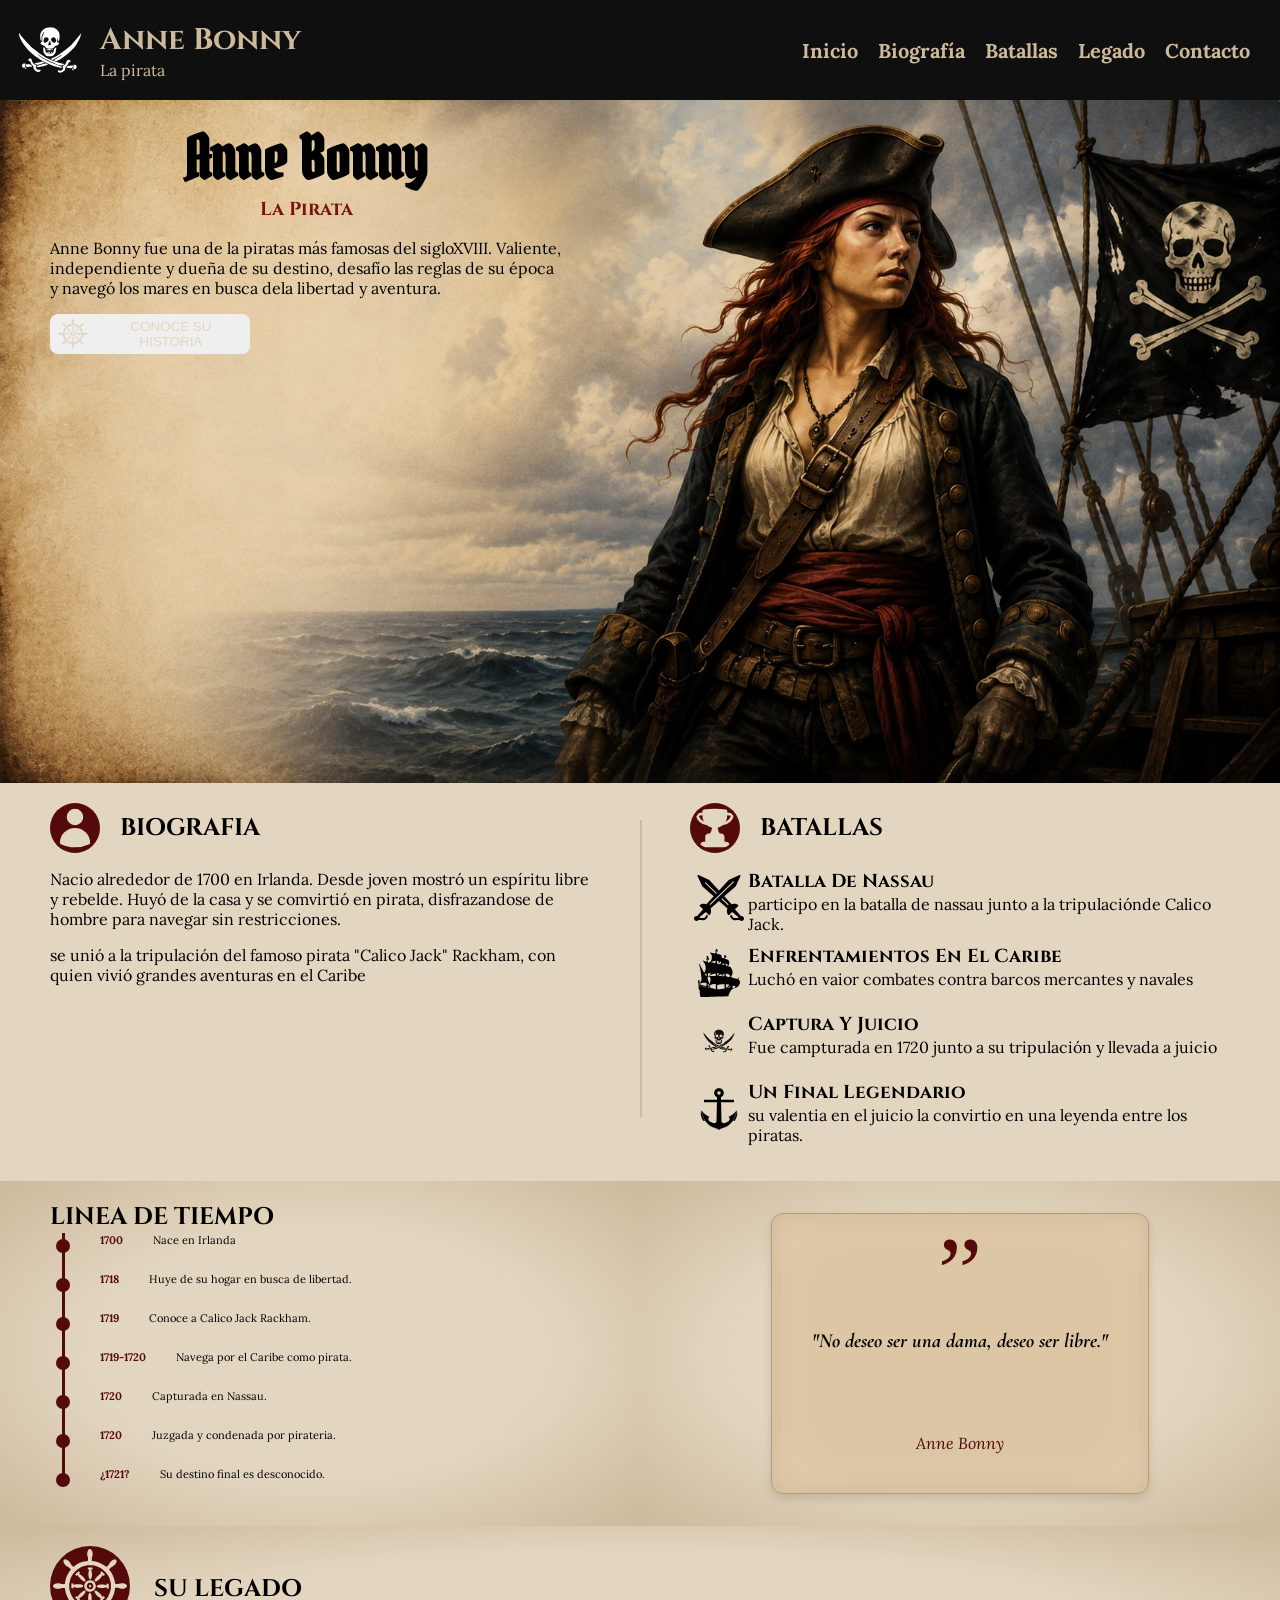
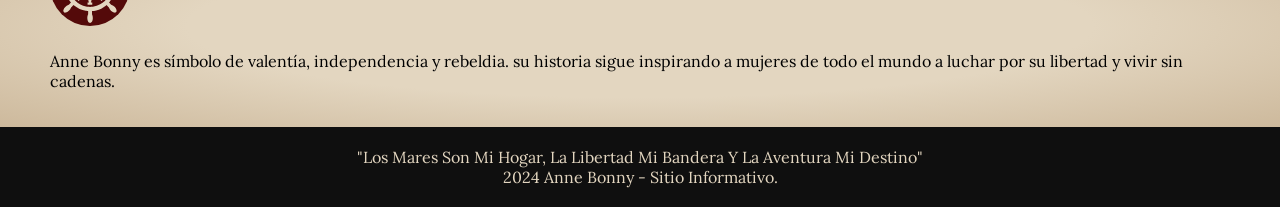
==== commit 568f73ba: "Corrige enlaces de navegación Co-authored-by: Copilot <223556219+Copilot@users.noreply.github.com>" ====
--- a/index.html
+++ b/index.html
@@ -82,11 +82,11 @@
             <p>La pirata</p>
         </div>
         <nav>
-            <a href="#inicio">Inicio</a>
+            <a href="#presentacion">Inicio</a>
             <a href="#biografia">Biografía</a>
-            <a href="#logros">Batalla</a>
+            <a href="#logros">Batallas</a>
             <a href="#legado">Legado</a>
-            <a href="contacto.html" target="_blank">Contacto</a>
+            <a href="contacto.html">Contacto</a>
         </nav>
 
     </header>
--- a/css/styles.css
+++ b/css/styles.css
@@ -468,4 +468,178 @@
 
 .sombra {
     box-shadow: 0 4px 8px rgba(0, 0, 0, 0.2);
+}
+
+@media (max-width: 768px) {
+    header {
+        flex-wrap: wrap;
+        align-items: center;
+    }
+
+    nav {
+        width: 100%;
+        justify-content: center;
+        flex-wrap: wrap;
+        margin: 0 1rem 1rem;
+    }
+
+    nav a {
+        padding: 0.8rem;
+        font-size: 1.7rem;
+    }
+
+    #presentacion {
+        min-height: 38rem;
+        aspect-ratio: auto;
+        background-size: cover;
+        background-position: center;
+    }
+
+    #presentacion > .principal-texto {
+        width: min(68%, 56rem);
+        height: auto;
+        justify-content: center;
+        margin: 0;
+        padding: 2.5rem;
+        background: linear-gradient(
+            90deg,
+            rgba(227, 214, 192, 0.94) 0%,
+            rgba(227, 214, 192, 0.78) 78%,
+            rgba(227, 214, 192, 0) 100%
+        );
+    }
+
+    #presentacion h2 {
+        font-size: 4.8rem;
+    }
+
+    #presentacion h3 {
+        text-align: left;
+    }
+
+    .principal-texto {
+        margin-right: 3rem;
+        margin-left: 3rem;
+    }
+
+    #inicio::after {
+        display: none;
+    }
+
+    #cita > div {
+        width: calc(100% - 4rem);
+        padding: 2rem;
+    }
+
+    .quote {
+        font-size: 8rem;
+    }
+}
+
+@media (max-width: 600px) {
+    html {
+        scroll-snap-type: none;
+    }
+
+    .jolly-roger {
+        width: 7rem;
+    }
+
+    header div h1 {
+        margin-top: 1rem;
+        font-size: 2.6rem;
+    }
+
+    header div p {
+        margin-bottom: 1rem;
+    }
+
+    nav {
+        margin-right: 0.5rem;
+        margin-left: 0.5rem;
+    }
+
+    nav a {
+        padding: 0.7rem;
+        font-size: 1.5rem;
+    }
+
+    #presentacion {
+        min-height: 40rem;
+        background-position: 58% center;
+    }
+
+    #presentacion > .principal-texto {
+        width: 100%;
+        padding: 2rem;
+        background: linear-gradient(
+            90deg,
+            rgba(227, 214, 192, 0.96) 0%,
+            rgba(227, 214, 192, 0.88) 72%,
+            rgba(227, 214, 192, 0.42) 100%
+        );
+    }
+
+    #presentacion h2 {
+        font-size: 4rem;
+    }
+
+    #presentacion p {
+        line-height: 1.6;
+    }
+
+    #inicio {
+        display: block;
+    }
+
+    #biografia,
+    #logros,
+    #lineatiempo,
+    #cita,
+    #formulario {
+        width: 100%;
+    }
+
+    .principal-texto {
+        margin-right: 2rem;
+        margin-left: 2rem;
+    }
+
+    .titulo-seccion {
+        font-size: 2rem;
+    }
+
+    .icono-principal {
+        width: 4rem;
+        height: 4rem;
+        flex-shrink: 0;
+        margin-right: 1rem;
+    }
+
+    .principal-texto ol {
+        padding-left: 4rem;
+    }
+
+    .principal-texto ol li {
+        gap: 1.5rem;
+        font-size: 1.4rem;
+    }
+
+    #legado svg {
+        width: 6rem;
+        height: 6rem;
+    }
+
+    #legado h2 {
+        bottom: 2rem;
+    }
+
+    footer {
+        gap: 1rem;
+        text-align: center;
+    }
+
+    form {
+        padding: 1.5rem;
+    }
 }
--- a/css/styles.css
+++ b/css/styles.css
@@ -468,4 +468,178 @@
 
 .sombra {
     box-shadow: 0 4px 8px rgba(0, 0, 0, 0.2);
+}
+
+@media (max-width: 768px) {
+    header {
+        flex-wrap: wrap;
+        align-items: center;
+    }
+
+    nav {
+        width: 100%;
+        justify-content: center;
+        flex-wrap: wrap;
+        margin: 0 1rem 1rem;
+    }
+
+    nav a {
+        padding: 0.8rem;
+        font-size: 1.7rem;
+    }
+
+    #presentacion {
+        min-height: 38rem;
+        aspect-ratio: auto;
+        background-size: cover;
+        background-position: center;
+    }
+
+    #presentacion > .principal-texto {
+        width: min(68%, 56rem);
+        height: auto;
+        justify-content: center;
+        margin: 0;
+        padding: 2.5rem;
+        background: linear-gradient(
+            90deg,
+            rgba(227, 214, 192, 0.94) 0%,
+            rgba(227, 214, 192, 0.78) 78%,
+            rgba(227, 214, 192, 0) 100%
+        );
+    }
+
+    #presentacion h2 {
+        font-size: 4.8rem;
+    }
+
+    #presentacion h3 {
+        text-align: left;
+    }
+
+    .principal-texto {
+        margin-right: 3rem;
+        margin-left: 3rem;
+    }
+
+    #inicio::after {
+        display: none;
+    }
+
+    #cita > div {
+        width: calc(100% - 4rem);
+        padding: 2rem;
+    }
+
+    .quote {
+        font-size: 8rem;
+    }
+}
+
+@media (max-width: 600px) {
+    html {
+        scroll-snap-type: none;
+    }
+
+    .jolly-roger {
+        width: 7rem;
+    }
+
+    header div h1 {
+        margin-top: 1rem;
+        font-size: 2.6rem;
+    }
+
+    header div p {
+        margin-bottom: 1rem;
+    }
+
+    nav {
+        margin-right: 0.5rem;
+        margin-left: 0.5rem;
+    }
+
+    nav a {
+        padding: 0.7rem;
+        font-size: 1.5rem;
+    }
+
+    #presentacion {
+        min-height: 40rem;
+        background-position: 58% center;
+    }
+
+    #presentacion > .principal-texto {
+        width: 100%;
+        padding: 2rem;
+        background: linear-gradient(
+            90deg,
+            rgba(227, 214, 192, 0.96) 0%,
+            rgba(227, 214, 192, 0.88) 72%,
+            rgba(227, 214, 192, 0.42) 100%
+        );
+    }
+
+    #presentacion h2 {
+        font-size: 4rem;
+    }
+
+    #presentacion p {
+        line-height: 1.6;
+    }
+
+    #inicio {
+        display: block;
+    }
+
+    #biografia,
+    #logros,
+    #lineatiempo,
+    #cita,
+    #formulario {
+        width: 100%;
+    }
+
+    .principal-texto {
+        margin-right: 2rem;
+        margin-left: 2rem;
+    }
+
+    .titulo-seccion {
+        font-size: 2rem;
+    }
+
+    .icono-principal {
+        width: 4rem;
+        height: 4rem;
+        flex-shrink: 0;
+        margin-right: 1rem;
+    }
+
+    .principal-texto ol {
+        padding-left: 4rem;
+    }
+
+    .principal-texto ol li {
+        gap: 1.5rem;
+        font-size: 1.4rem;
+    }
+
+    #legado svg {
+        width: 6rem;
+        height: 6rem;
+    }
+
+    #legado h2 {
+        bottom: 2rem;
+    }
+
+    footer {
+        gap: 1rem;
+        text-align: center;
+    }
+
+    form {
+        padding: 1.5rem;
+    }
 }
